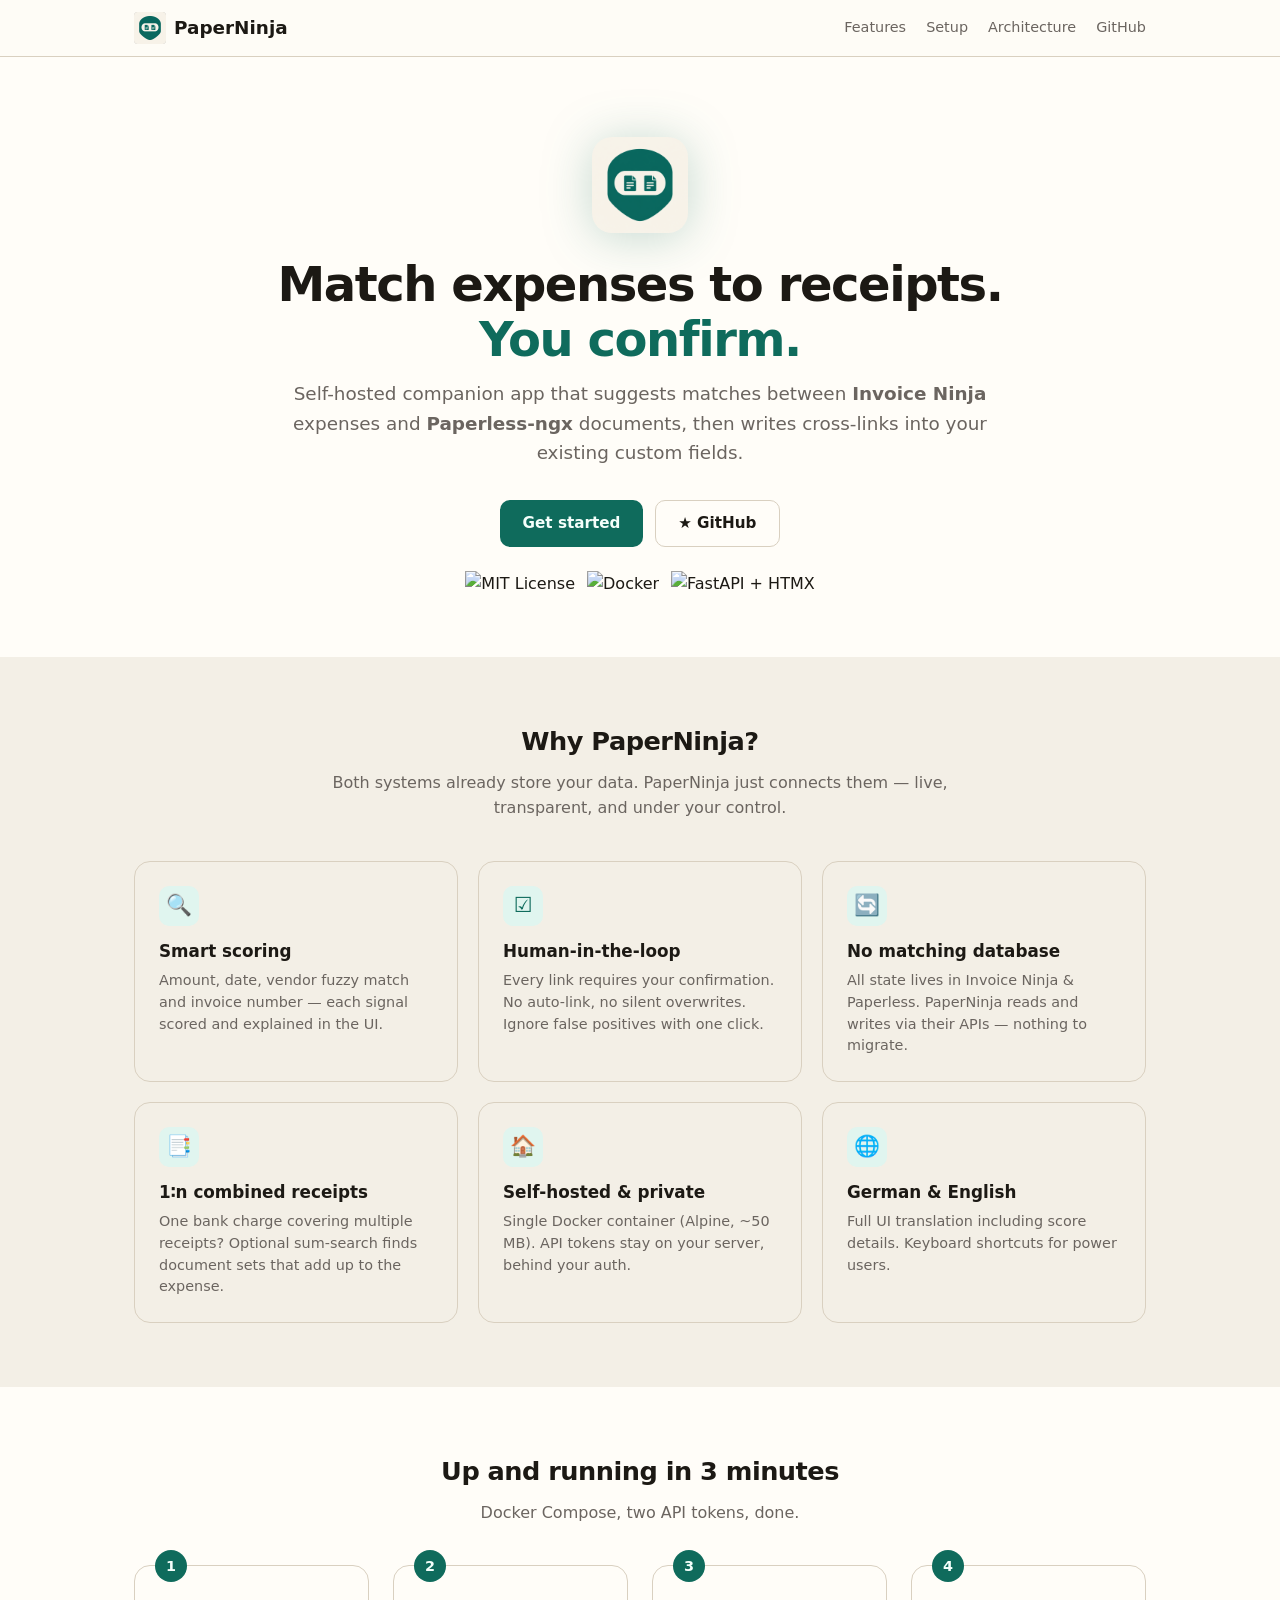
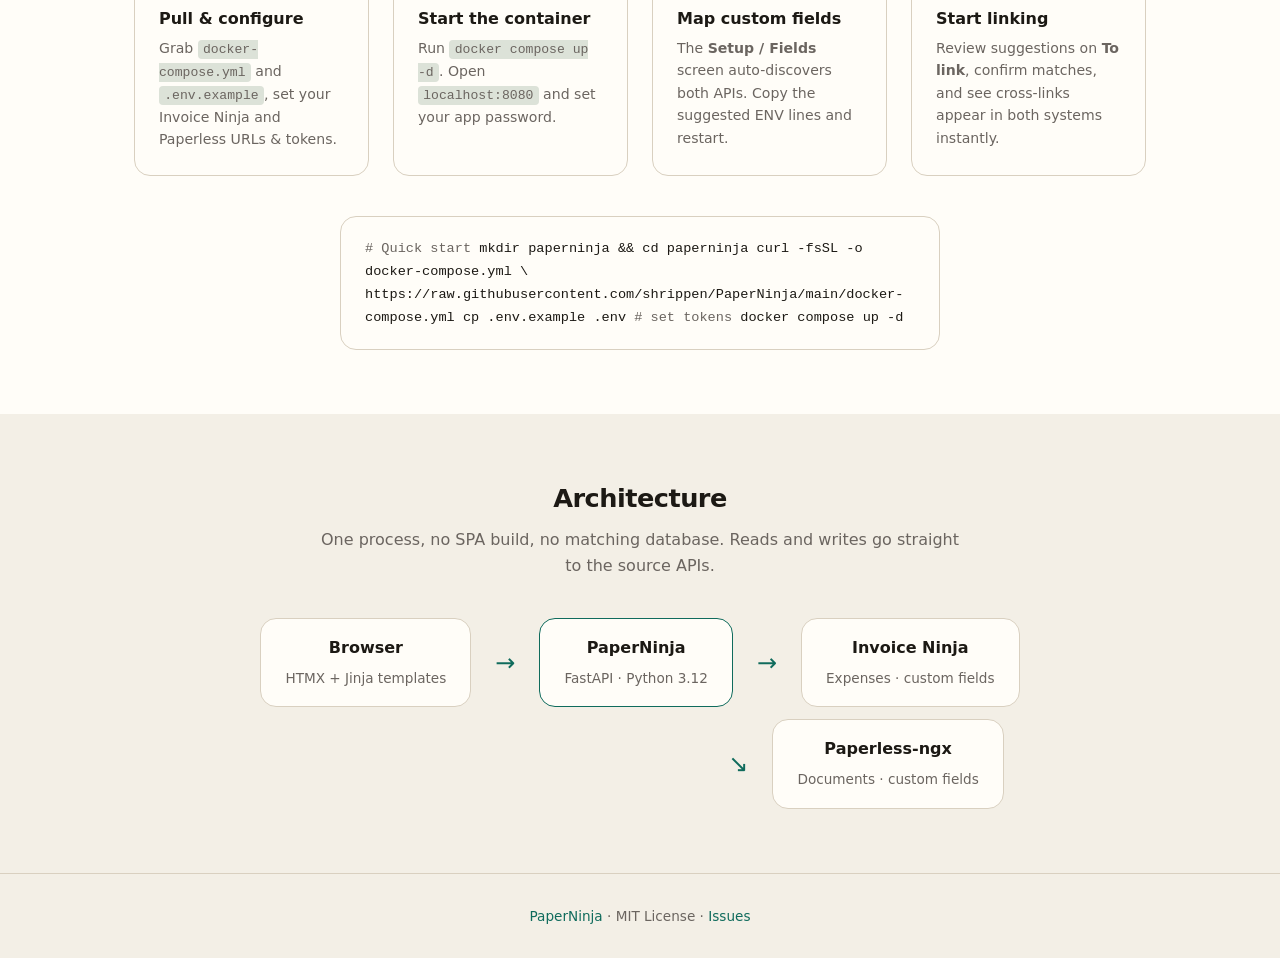
==== docs/index.html @ 2372e6f5 "Add static landing page for GitHub Pages Single-file HTML+CSS page in docs/ with hero, feature cards" ====
<!DOCTYPE html>
<html lang="en">
<head>
<meta charset="utf-8" />
<meta name="viewport" content="width=device-width, initial-scale=1" />
<title>PaperNinja — Match Invoice Ninja expenses with Paperless-ngx documents</title>
<meta name="description" content="Self-hosted companion app that suggests matches between Invoice Ninja expenses and Paperless-ngx documents. Human-in-the-loop, no matching database." />
<meta property="og:title" content="PaperNinja" />
<meta property="og:description" content="Match Invoice Ninja expenses with Paperless-ngx documents." />
<meta property="og:image" content="social.png" />
<meta property="og:type" content="website" />
<link rel="icon" href="logo.png" />
<style>
/* -- tokens ---------------------------------------------------------- */
:root {
  --bg: #f3efe6;
  --ink: #1c1914;
  --muted: #6b6560;
  --card: #fffdf8;
  --line: #d9d0c0;
  --accent: #0f6b5c;
  --accent-soft: #e0f5ef;
  --accent-ink: #f4fffb;
  --font: "IBM Plex Sans", "Inter", "Segoe UI", system-ui, sans-serif;
  --mono: "IBM Plex Mono", ui-monospace, monospace;
  --radius: 16px;
  --max: 1060px;
}
@media (prefers-color-scheme: dark) {
  :root {
    --bg: #171412;
    --ink: #ece6dc;
    --muted: #9a938a;
    --card: #221e1a;
    --line: #3a342c;
    --accent: #2dd4a8;
    --accent-soft: #1a2e28;
    --accent-ink: #0e1f1a;
  }
}

/* -- reset & base ---------------------------------------------------- */
*, *::before, *::after { box-sizing: border-box; margin: 0; padding: 0; }
html { scroll-behavior: smooth; }
body {
  font-family: var(--font);
  color: var(--ink);
  background: var(--bg);
  line-height: 1.6;
  -webkit-font-smoothing: antialiased;
}
a { color: var(--accent); text-decoration: none; }
a:hover { text-decoration: underline; }
img { display: block; max-width: 100%; }

/* -- layout helpers -------------------------------------------------- */
.container { max-width: var(--max); margin: 0 auto; padding: 0 1.5rem; }
.sr-only { position: absolute; width: 1px; height: 1px; overflow: hidden; clip: rect(0,0,0,0); }

/* -- nav ------------------------------------------------------------- */
.nav {
  position: sticky; top: 0; z-index: 20;
  background: color-mix(in srgb, var(--card) 90%, transparent);
  backdrop-filter: blur(12px);
  border-bottom: 1px solid var(--line);
}
.nav .container {
  display: flex; align-items: center; gap: 1rem;
  height: 3.5rem;
}
.nav-brand {
  display: flex; align-items: center; gap: .5rem;
  font-weight: 700; font-size: 1.15rem;
  color: var(--ink); text-decoration: none;
}
.nav-brand img { width: 32px; height: 32px; }
.nav-links { display: flex; gap: 1.25rem; margin-left: auto; font-size: .9rem; }
.nav-links a { color: var(--muted); }
.nav-links a:hover { color: var(--accent); text-decoration: none; }

/* -- hero ------------------------------------------------------------ */
.hero {
  padding: 5rem 0 4rem;
  text-align: center;
  background:
    radial-gradient(ellipse 60% 50% at 50% 0%, color-mix(in srgb, var(--accent) 8%, transparent) 0%, transparent 100%),
    var(--bg);
}
.hero-logo {
  width: 96px; height: 96px;
  margin: 0 auto 1.5rem;
  border-radius: 20px;
  filter: drop-shadow(0 4px 24px color-mix(in srgb, var(--accent) 25%, transparent));
}
.hero h1 {
  font-size: clamp(2rem, 5vw, 3rem);
  letter-spacing: -0.03em;
  line-height: 1.15;
  margin-bottom: .75rem;
}
.hero h1 em {
  font-style: normal;
  color: var(--accent);
}
.hero-sub {
  font-size: 1.15rem;
  color: var(--muted);
  max-width: 38em;
  margin: 0 auto 2rem;
}
.hero-actions {
  display: flex; gap: .75rem;
  justify-content: center; flex-wrap: wrap;
}
.btn {
  display: inline-flex; align-items: center; gap: .4rem;
  padding: .65rem 1.4rem;
  border-radius: 10px;
  font-weight: 600; font-size: .95rem;
  border: 0; cursor: pointer;
  transition: filter .15s;
}
.btn:hover { filter: brightness(1.08); text-decoration: none; }
.btn-primary { background: var(--accent); color: var(--accent-ink); }
.btn-secondary {
  background: var(--card); color: var(--ink);
  border: 1px solid var(--line);
}
.hero-badges {
  display: flex; gap: .75rem;
  justify-content: center; flex-wrap: wrap;
  margin-top: 1.5rem;
}
.hero-badges img { height: 22px; }

/* -- sections -------------------------------------------------------- */
section { padding: 4rem 0; }
section:nth-child(even) { background: var(--card); }
.section-title {
  font-size: 1.6rem;
  text-align: center;
  margin-bottom: .5rem;
  letter-spacing: -0.02em;
}
.section-sub {
  text-align: center;
  color: var(--muted);
  margin-bottom: 2.5rem;
  max-width: 40em;
  margin-left: auto; margin-right: auto;
}

/* -- feature cards --------------------------------------------------- */
.features {
  display: grid;
  grid-template-columns: repeat(auto-fit, minmax(260px, 1fr));
  gap: 1.25rem;
}
.feature {
  background: var(--bg);
  border: 1px solid var(--line);
  border-radius: var(--radius);
  padding: 1.5rem;
  transition: border-color .2s, box-shadow .2s;
}
section:nth-child(even) .feature { background: var(--card); border-color: var(--line); }
.feature:hover {
  border-color: var(--accent);
  box-shadow: 0 2px 16px color-mix(in srgb, var(--accent) 12%, transparent);
}
.feature-icon {
  width: 40px; height: 40px;
  display: flex; align-items: center; justify-content: center;
  background: var(--accent-soft);
  color: var(--accent);
  border-radius: 10px;
  margin-bottom: .75rem;
  font-size: 1.3rem;
}
.feature h3 { font-size: 1.05rem; margin-bottom: .35rem; }
.feature p { font-size: .9rem; color: var(--muted); line-height: 1.5; }

/* -- how-it-works ---------------------------------------------------- */
.steps {
  display: grid;
  grid-template-columns: repeat(auto-fit, minmax(220px, 1fr));
  gap: 1.5rem;
  counter-reset: step;
}
.step {
  position: relative;
  padding: 1.5rem;
  padding-top: 2.5rem;
  background: var(--card);
  border: 1px solid var(--line);
  border-radius: var(--radius);
}
.step::before {
  counter-increment: step;
  content: counter(step);
  position: absolute;
  top: -1rem; left: 1.25rem;
  width: 2rem; height: 2rem;
  display: flex; align-items: center; justify-content: center;
  background: var(--accent);
  color: var(--accent-ink);
  border-radius: 50%;
  font-weight: 700;
  font-size: .9rem;
}
.step h3 { font-size: 1rem; margin-bottom: .3rem; }
.step p { font-size: .88rem; color: var(--muted); }
.step code {
  font-family: var(--mono);
  font-size: .82rem;
  background: color-mix(in srgb, var(--accent) 10%, var(--bg));
  padding: .15em .4em;
  border-radius: 4px;
}

/* -- architecture diagram -------------------------------------------- */
.arch {
  display: flex; align-items: center; justify-content: center;
  gap: 1.5rem;
  flex-wrap: wrap;
  margin-top: 1rem;
}
.arch-box {
  background: var(--card);
  border: 1px solid var(--line);
  border-radius: var(--radius);
  padding: 1rem 1.5rem;
  text-align: center;
  min-width: 180px;
}
.arch-box strong { display: block; margin-bottom: .25rem; }
.arch-box span { font-size: .85rem; color: var(--muted); }
.arch-arrow {
  font-size: 1.5rem;
  color: var(--accent);
  flex-shrink: 0;
}
@media (max-width: 640px) {
  .arch { flex-direction: column; }
  .arch-arrow { transform: rotate(90deg); }
}

/* -- quickstart code ------------------------------------------------- */
.code-block {
  background: var(--card);
  border: 1px solid var(--line);
  border-radius: var(--radius);
  padding: 1.25rem 1.5rem;
  overflow-x: auto;
  font-family: var(--mono);
  font-size: .85rem;
  line-height: 1.7;
  max-width: 600px;
  margin: 0 auto;
  color: var(--ink);
}
.code-block .cm { color: var(--muted); }

/* -- footer ---------------------------------------------------------- */
.footer {
  padding: 2rem 0;
  border-top: 1px solid var(--line);
  text-align: center;
  font-size: .85rem;
  color: var(--muted);
}
.footer a { color: var(--accent); }
</style>
</head>
<body>

<!-- nav -->
<header class="nav">
  <div class="container">
    <a class="nav-brand" href="#">
      <img src="logo.png" alt="" width="32" height="32" />
      PaperNinja
    </a>
    <nav class="nav-links">
      <a href="#features">Features</a>
      <a href="#how-it-works">Setup</a>
      <a href="#architecture">Architecture</a>
      <a href="https://github.com/shrippen/PaperNinja">GitHub</a>
    </nav>
  </div>
</header>

<!-- hero -->
<section class="hero">
  <div class="container">
    <img class="hero-logo" src="logo.png" alt="PaperNinja logo" />
    <h1>Match expenses to receipts.<br/><em>You confirm.</em></h1>
    <p class="hero-sub">
      Self-hosted companion app that suggests matches between
      <strong>Invoice Ninja</strong> expenses and <strong>Paperless-ngx</strong>
      documents, then writes cross-links into your existing custom fields.
    </p>
    <div class="hero-actions">
      <a class="btn btn-primary" href="#how-it-works">Get started</a>
      <a class="btn btn-secondary" href="https://github.com/shrippen/PaperNinja">
        &#9733; GitHub
      </a>
    </div>
    <div class="hero-badges">
      <img src="https://img.shields.io/github/license/shrippen/PaperNinja?style=flat-square" alt="MIT License" />
      <img src="https://img.shields.io/badge/docker-ghcr.io-blue?style=flat-square" alt="Docker" />
      <img src="https://img.shields.io/badge/stack-FastAPI%20%2B%20HTMX-teal?style=flat-square" alt="FastAPI + HTMX" />
    </div>
  </div>
</section>

<!-- features -->
<section id="features">
  <div class="container">
    <h2 class="section-title">Why PaperNinja?</h2>
    <p class="section-sub">
      Both systems already store your data. PaperNinja just connects them &mdash;
      live, transparent, and under your control.
    </p>
    <div class="features">
      <div class="feature">
        <div class="feature-icon">&#128269;</div>
        <h3>Smart scoring</h3>
        <p>Amount, date, vendor fuzzy match and invoice number &mdash; each signal scored and explained in the UI.</p>
      </div>
      <div class="feature">
        <div class="feature-icon">&#9745;</div>
        <h3>Human-in-the-loop</h3>
        <p>Every link requires your confirmation. No auto-link, no silent overwrites. Ignore false positives with one click.</p>
      </div>
      <div class="feature">
        <div class="feature-icon">&#128260;</div>
        <h3>No matching database</h3>
        <p>All state lives in Invoice Ninja &amp; Paperless. PaperNinja reads and writes via their APIs &mdash; nothing to migrate.</p>
      </div>
      <div class="feature">
        <div class="feature-icon">&#128209;</div>
        <h3>1&#8758;n combined receipts</h3>
        <p>One bank charge covering multiple receipts? Optional sum-search finds document sets that add up to the expense.</p>
      </div>
      <div class="feature">
        <div class="feature-icon">&#127968;</div>
        <h3>Self-hosted &amp; private</h3>
        <p>Single Docker container (Alpine, ~50 MB). API tokens stay on your server, behind your auth.</p>
      </div>
      <div class="feature">
        <div class="feature-icon">&#127760;</div>
        <h3>German &amp; English</h3>
        <p>Full UI translation including score details. Keyboard shortcuts for power users.</p>
      </div>
    </div>
  </div>
</section>

<!-- how it works -->
<section id="how-it-works">
  <div class="container">
    <h2 class="section-title">Up and running in 3 minutes</h2>
    <p class="section-sub">Docker Compose, two API tokens, done.</p>
    <div class="steps">
      <div class="step">
        <h3>Pull &amp; configure</h3>
        <p>Grab <code>docker-compose.yml</code> and <code>.env.example</code>, set your Invoice&nbsp;Ninja and Paperless URLs &amp; tokens.</p>
      </div>
      <div class="step">
        <h3>Start the container</h3>
        <p>Run <code>docker compose up -d</code>. Open <code>localhost:8080</code> and set your app password.</p>
      </div>
      <div class="step">
        <h3>Map custom fields</h3>
        <p>The <strong>Setup / Fields</strong> screen auto-discovers both APIs. Copy the suggested ENV lines and restart.</p>
      </div>
      <div class="step">
        <h3>Start linking</h3>
        <p>Review suggestions on <strong>To link</strong>, confirm matches, and see cross-links appear in both systems instantly.</p>
      </div>
    </div>

    <div style="margin-top:2.5rem;">
      <div class="code-block">
<span class="cm"># Quick start</span>
mkdir paperninja && cd paperninja
curl -fsSL -o docker-compose.yml \
  https://raw.githubusercontent.com/shrippen/PaperNinja/main/docker-compose.yml
cp .env.example .env  <span class="cm"># set tokens</span>
docker compose up -d
      </div>
    </div>
  </div>
</section>

<!-- architecture -->
<section id="architecture">
  <div class="container">
    <h2 class="section-title">Architecture</h2>
    <p class="section-sub">
      One process, no SPA build, no matching database. Reads and writes go straight to the source APIs.
    </p>
    <div class="arch">
      <div class="arch-box">
        <strong>Browser</strong>
        <span>HTMX + Jinja templates</span>
      </div>
      <div class="arch-arrow">&rarr;</div>
      <div class="arch-box" style="border-color: var(--accent);">
        <strong>PaperNinja</strong>
        <span>FastAPI &middot; Python 3.12</span>
      </div>
      <div class="arch-arrow">&rarr;</div>
      <div class="arch-box">
        <strong>Invoice Ninja</strong>
        <span>Expenses &middot; custom fields</span>
      </div>
    </div>
    <div class="arch" style="margin-top:.75rem;">
      <div class="arch-box" style="visibility:hidden; min-width:180px;"><strong>&nbsp;</strong><span>&nbsp;</span></div>
      <div class="arch-arrow" style="visibility:hidden;">&rarr;</div>
      <div class="arch-box" style="border-color: var(--accent); visibility:hidden;">
        <strong>&nbsp;</strong><span>&nbsp;</span>
      </div>
      <div class="arch-arrow">&searr;</div>
      <div class="arch-box">
        <strong>Paperless-ngx</strong>
        <span>Documents &middot; custom fields</span>
      </div>
    </div>
  </div>
</section>

<!-- footer -->
<footer class="footer">
  <div class="container">
    <p>
      <a href="https://github.com/shrippen/PaperNinja">PaperNinja</a> &middot;
      MIT License &middot;
      <a href="https://github.com/shrippen/PaperNinja/issues">Issues</a>
    </p>
  </div>
</footer>

</body>
</html>
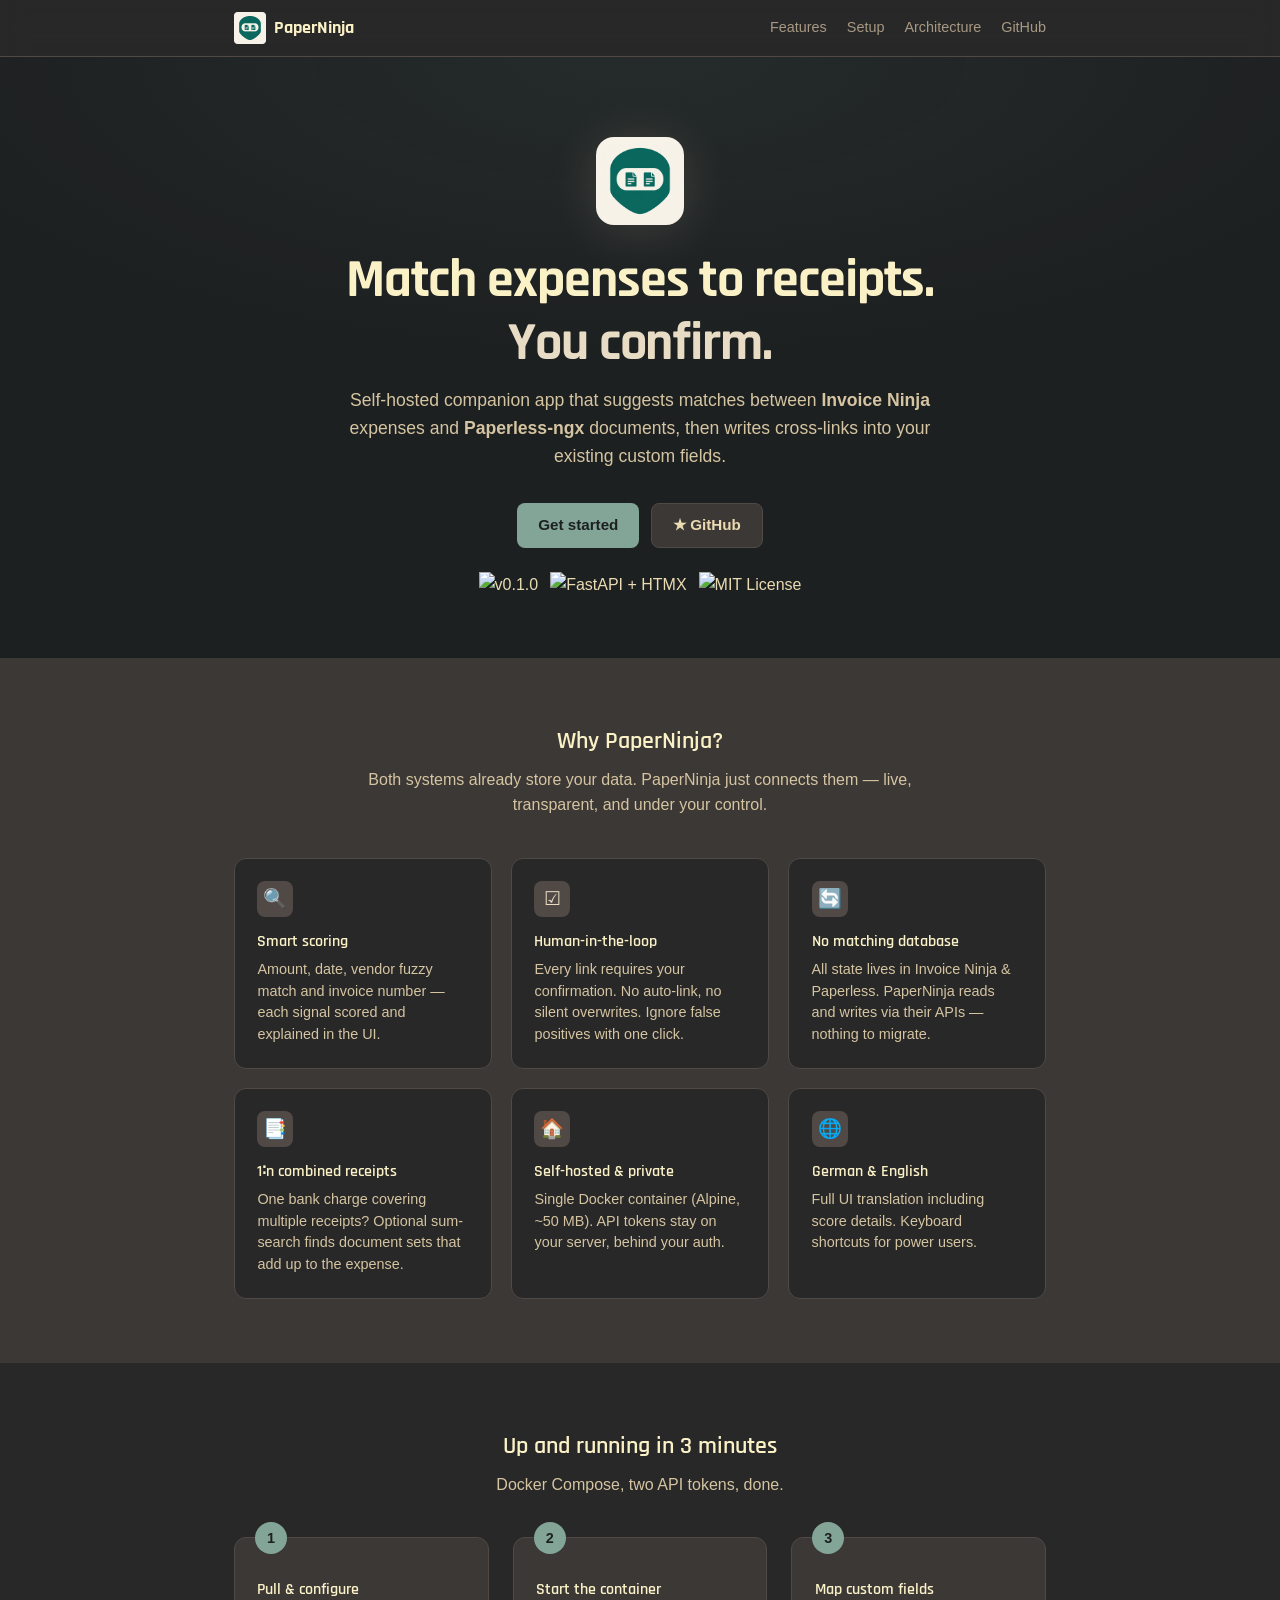
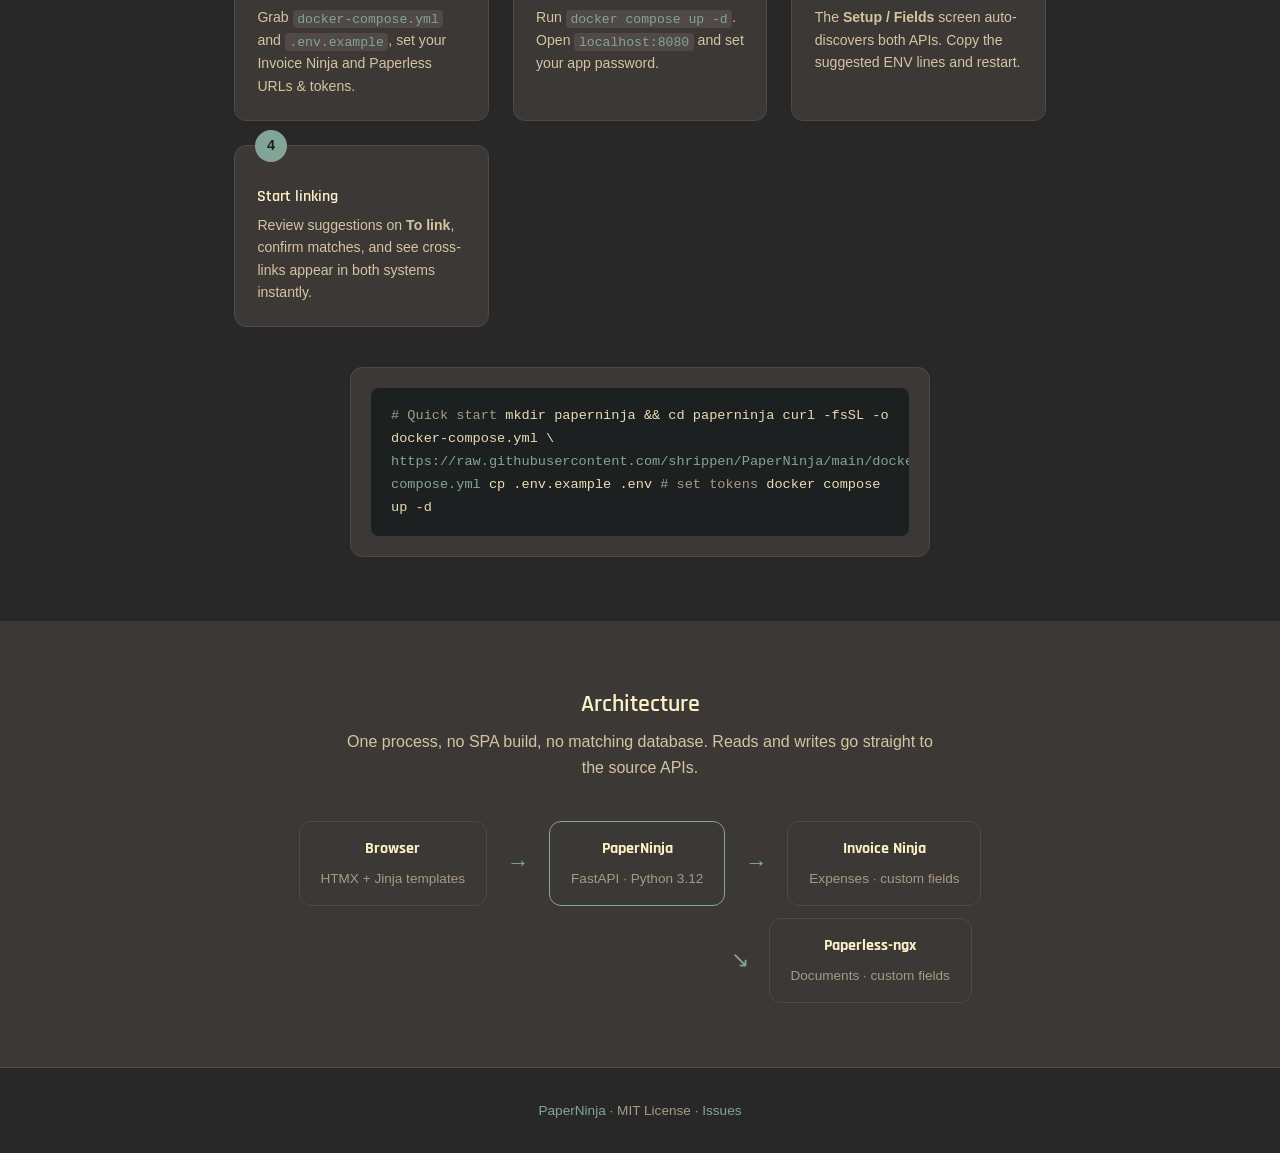
==== commit e59a5c89: "Apply DesignDefault Gruvbox-dark palette to landing page Rewrite docs/index.html to use the shared s" ====
--- a/docs/index.html
+++ b/docs/index.html
@@ -10,59 +10,59 @@
 <meta property="og:image" content="social.png" />
 <meta property="og:type" content="website" />
 <link rel="icon" href="logo.png" />
+<link rel="preconnect" href="https://fonts.googleapis.com" />
+<link rel="preconnect" href="https://fonts.gstatic.com" crossorigin />
+<link href="https://fonts.googleapis.com/css2?family=Rajdhani:wght@600;700&display=swap" rel="stylesheet" />
 <style>
-/* -- tokens ---------------------------------------------------------- */
+/* -- DesignDefault tokens (shrippen/DesignDefault) -------------------- */
 :root {
-  --bg: #f3efe6;
-  --ink: #1c1914;
-  --muted: #6b6560;
-  --card: #fffdf8;
-  --line: #d9d0c0;
-  --accent: #0f6b5c;
-  --accent-soft: #e0f5ef;
-  --accent-ink: #f4fffb;
-  --font: "IBM Plex Sans", "Inter", "Segoe UI", system-ui, sans-serif;
-  --mono: "IBM Plex Mono", ui-monospace, monospace;
-  --radius: 16px;
-  --max: 1060px;
-}
-@media (prefers-color-scheme: dark) {
-  :root {
-    --bg: #171412;
-    --ink: #ece6dc;
-    --muted: #9a938a;
-    --card: #221e1a;
-    --line: #3a342c;
-    --accent: #2dd4a8;
-    --accent-soft: #1a2e28;
-    --accent-ink: #0e1f1a;
-  }
+  --bg-hard:  #1d2021;
+  --bg0:      #282828;
+  --bg1:      #3c3836;
+  --bg2:      #504945;
+  --fg0:      #fbf1c7;
+  --fg1:      #ebdbb2;
+  --fg2:      #d5c4a1;
+  --fg3:      #a89984;
+  --accent:   #e8dcc4;
+  --blue:     #83a598;
+  --aqua:     #8ec07c;
+  --green:    #b8bb26;
+  --yellow:   #fabd2f;
+  --orange:   #fe8019;
+  --red:      #fb4934;
+  --purple:   #d3869b;
+  --radius:   12px;
+  --max-w:    860px;
+  --font-sans: -apple-system, BlinkMacSystemFont, 'Segoe UI', Roboto, Oxygen,
+               Ubuntu, Cantarell, sans-serif;
+  --font-head: 'Rajdhani', var(--font-sans);
+  --font-mono: 'JetBrains Mono', 'Fira Code', 'Cascadia Code', Consolas, monospace;
 }
 
 /* -- reset & base ---------------------------------------------------- */
 *, *::before, *::after { box-sizing: border-box; margin: 0; padding: 0; }
 html { scroll-behavior: smooth; }
 body {
-  font-family: var(--font);
-  color: var(--ink);
-  background: var(--bg);
+  font-family: var(--font-sans);
+  color: var(--fg1);
+  background: var(--bg0);
   line-height: 1.6;
   -webkit-font-smoothing: antialiased;
 }
-a { color: var(--accent); text-decoration: none; }
+a { color: var(--blue); text-decoration: none; }
 a:hover { text-decoration: underline; }
 img { display: block; max-width: 100%; }
 
-/* -- layout helpers -------------------------------------------------- */
-.container { max-width: var(--max); margin: 0 auto; padding: 0 1.5rem; }
-.sr-only { position: absolute; width: 1px; height: 1px; overflow: hidden; clip: rect(0,0,0,0); }
+/* -- layout ---------------------------------------------------------- */
+.container { max-width: var(--max-w); margin: 0 auto; padding: 0 1.5rem; }
 
 /* -- nav ------------------------------------------------------------- */
 .nav {
   position: sticky; top: 0; z-index: 20;
-  background: color-mix(in srgb, var(--card) 90%, transparent);
+  background: rgba(40, 40, 40, .88);
   backdrop-filter: blur(12px);
-  border-bottom: 1px solid var(--line);
+  border-bottom: 1px solid var(--bg2);
 }
 .nav .container {
   display: flex; align-items: center; gap: 1rem;
@@ -70,31 +70,34 @@
 }
 .nav-brand {
   display: flex; align-items: center; gap: .5rem;
-  font-weight: 700; font-size: 1.15rem;
-  color: var(--ink); text-decoration: none;
+  font-family: var(--font-head); font-weight: 700; font-size: 1.15rem;
+  color: var(--fg0); text-decoration: none;
 }
 .nav-brand img { width: 32px; height: 32px; }
 .nav-links { display: flex; gap: 1.25rem; margin-left: auto; font-size: .9rem; }
-.nav-links a { color: var(--muted); }
-.nav-links a:hover { color: var(--accent); text-decoration: none; }
+.nav-links a { color: var(--fg3); }
+.nav-links a:hover { color: var(--blue); text-decoration: none; }
 
 /* -- hero ------------------------------------------------------------ */
 .hero {
   padding: 5rem 0 4rem;
   text-align: center;
   background:
-    radial-gradient(ellipse 60% 50% at 50% 0%, color-mix(in srgb, var(--accent) 8%, transparent) 0%, transparent 100%),
-    var(--bg);
+    radial-gradient(ellipse 60% 50% at 50% 0%, rgba(131,165,152,.08) 0%, transparent 100%),
+    var(--bg-hard);
 }
 .hero-logo {
-  width: 96px; height: 96px;
+  width: 88px; height: 88px;
   margin: 0 auto 1.5rem;
-  border-radius: 20px;
-  filter: drop-shadow(0 4px 24px color-mix(in srgb, var(--accent) 25%, transparent));
+  border-radius: 18px;
+  filter: drop-shadow(0 4px 24px rgba(232,220,196,.15));
 }
 .hero h1 {
-  font-size: clamp(2rem, 5vw, 3rem);
-  letter-spacing: -0.03em;
+  font-family: var(--font-head);
+  font-size: clamp(2.2rem, 5vw, 3.4rem);
+  font-weight: 700;
+  color: var(--fg0);
+  letter-spacing: -0.02em;
   line-height: 1.15;
   margin-bottom: .75rem;
 }
@@ -103,9 +106,9 @@
   color: var(--accent);
 }
 .hero-sub {
-  font-size: 1.15rem;
-  color: var(--muted);
-  max-width: 38em;
+  font-size: 1.1rem;
+  color: var(--fg2);
+  max-width: 36em;
   margin: 0 auto 2rem;
 }
 .hero-actions {
@@ -114,17 +117,17 @@
 }
 .btn {
   display: inline-flex; align-items: center; gap: .4rem;
-  padding: .65rem 1.4rem;
-  border-radius: 10px;
+  padding: .6rem 1.3rem;
+  border-radius: 8px;
   font-weight: 600; font-size: .95rem;
   border: 0; cursor: pointer;
   transition: filter .15s;
 }
-.btn:hover { filter: brightness(1.08); text-decoration: none; }
-.btn-primary { background: var(--accent); color: var(--accent-ink); }
+.btn:hover { filter: brightness(1.1); text-decoration: none; }
+.btn-primary { background: var(--blue); color: var(--bg-hard); }
 .btn-secondary {
-  background: var(--card); color: var(--ink);
-  border: 1px solid var(--line);
+  background: var(--bg1); color: var(--fg1);
+  border: 1px solid var(--bg2);
 }
 .hero-badges {
   display: flex; gap: .75rem;
@@ -135,64 +138,70 @@
 
 /* -- sections -------------------------------------------------------- */
 section { padding: 4rem 0; }
-section:nth-child(even) { background: var(--card); }
+section.alt { background: var(--bg1); }
 .section-title {
-  font-size: 1.6rem;
+  font-family: var(--font-head);
+  font-size: 1.5rem; font-weight: 600;
+  color: var(--fg0);
   text-align: center;
-  margin-bottom: .5rem;
-  letter-spacing: -0.02em;
+  margin-bottom: .4rem;
 }
 .section-sub {
   text-align: center;
-  color: var(--muted);
+  color: var(--fg2);
   margin-bottom: 2.5rem;
-  max-width: 40em;
+  max-width: 38em;
   margin-left: auto; margin-right: auto;
 }
 
 /* -- feature cards --------------------------------------------------- */
 .features {
   display: grid;
-  grid-template-columns: repeat(auto-fit, minmax(260px, 1fr));
-  gap: 1.25rem;
+  grid-template-columns: repeat(auto-fit, minmax(240px, 1fr));
+  gap: 1.2rem;
 }
 .feature {
-  background: var(--bg);
-  border: 1px solid var(--line);
+  background: var(--bg1);
+  border: 1px solid var(--bg2);
   border-radius: var(--radius);
-  padding: 1.5rem;
+  padding: 1.4rem;
   transition: border-color .2s, box-shadow .2s;
 }
-section:nth-child(even) .feature { background: var(--card); border-color: var(--line); }
+section.alt .feature { background: var(--bg0); }
 .feature:hover {
-  border-color: var(--accent);
-  box-shadow: 0 2px 16px color-mix(in srgb, var(--accent) 12%, transparent);
+  border-color: var(--blue);
+  box-shadow: 0 2px 16px rgba(131,165,152,.1);
 }
 .feature-icon {
-  width: 40px; height: 40px;
+  width: 36px; height: 36px;
   display: flex; align-items: center; justify-content: center;
-  background: var(--accent-soft);
+  background: var(--bg2);
   color: var(--accent);
-  border-radius: 10px;
-  margin-bottom: .75rem;
-  font-size: 1.3rem;
-}
-.feature h3 { font-size: 1.05rem; margin-bottom: .35rem; }
-.feature p { font-size: .9rem; color: var(--muted); line-height: 1.5; }
+  border-radius: 8px;
+  margin-bottom: .7rem;
+  font-size: 1.2rem;
+}
+.feature h3 {
+  font-family: var(--font-head);
+  font-size: 1rem; font-weight: 600;
+  color: var(--fg0);
+  margin-bottom: .3rem;
+}
+.feature p { font-size: .9rem; color: var(--fg2); line-height: 1.5; }
 
 /* -- how-it-works ---------------------------------------------------- */
 .steps {
   display: grid;
-  grid-template-columns: repeat(auto-fit, minmax(220px, 1fr));
+  grid-template-columns: repeat(auto-fit, minmax(200px, 1fr));
   gap: 1.5rem;
   counter-reset: step;
 }
 .step {
   position: relative;
-  padding: 1.5rem;
-  padding-top: 2.5rem;
-  background: var(--card);
-  border: 1px solid var(--line);
+  padding: 1.4rem;
+  padding-top: 2.4rem;
+  background: var(--bg1);
+  border: 1px solid var(--bg2);
   border-radius: var(--radius);
 }
 .step::before {
@@ -202,42 +211,74 @@
   top: -1rem; left: 1.25rem;
   width: 2rem; height: 2rem;
   display: flex; align-items: center; justify-content: center;
-  background: var(--accent);
-  color: var(--accent-ink);
+  background: var(--blue);
+  color: var(--bg-hard);
   border-radius: 50%;
   font-weight: 700;
   font-size: .9rem;
 }
-.step h3 { font-size: 1rem; margin-bottom: .3rem; }
-.step p { font-size: .88rem; color: var(--muted); }
+.step h3 {
+  font-family: var(--font-head);
+  font-size: 1rem; font-weight: 600;
+  color: var(--fg0);
+  margin-bottom: .25rem;
+}
+.step p { font-size: .88rem; color: var(--fg2); }
 .step code {
-  font-family: var(--mono);
+  font-family: var(--font-mono);
   font-size: .82rem;
-  background: color-mix(in srgb, var(--accent) 10%, var(--bg));
-  padding: .15em .4em;
+  background: var(--bg2);
+  color: var(--blue);
+  padding: .12em .35em;
   border-radius: 4px;
+}
+
+/* -- install card ---------------------------------------------------- */
+.install-card {
+  background: var(--bg1);
+  border: 1px solid var(--bg2);
+  border-radius: var(--radius);
+  padding: 1.25rem;
+  max-width: 580px;
+  margin: 2.5rem auto 0;
+}
+.install-card .code-inner {
+  background: var(--bg-hard);
+  border-radius: 8px;
+  padding: 1rem 1.25rem;
+  overflow-x: auto;
+  font-family: var(--font-mono);
+  font-size: .85rem;
+  line-height: 1.7;
+  color: var(--fg1);
+}
+.install-card .cm { color: var(--fg3); }
+.install-card .hl { color: var(--blue); }
+@media (max-width: 640px) {
+  .install-card .code-inner { font-size: .75rem; }
 }
 
 /* -- architecture diagram -------------------------------------------- */
 .arch {
   display: flex; align-items: center; justify-content: center;
-  gap: 1.5rem;
+  gap: 1.25rem;
   flex-wrap: wrap;
   margin-top: 1rem;
 }
 .arch-box {
-  background: var(--card);
-  border: 1px solid var(--line);
+  background: var(--bg1);
+  border: 1px solid var(--bg2);
   border-radius: var(--radius);
-  padding: 1rem 1.5rem;
+  padding: .9rem 1.3rem;
   text-align: center;
-  min-width: 180px;
-}
-.arch-box strong { display: block; margin-bottom: .25rem; }
-.arch-box span { font-size: .85rem; color: var(--muted); }
+  min-width: 170px;
+}
+.arch-box.highlight { border-color: var(--blue); }
+.arch-box strong { display: block; color: var(--fg0); margin-bottom: .2rem; font-family: var(--font-head); }
+.arch-box span { font-size: .85rem; color: var(--fg3); }
 .arch-arrow {
-  font-size: 1.5rem;
-  color: var(--accent);
+  font-size: 1.4rem;
+  color: var(--blue);
   flex-shrink: 0;
 }
 @media (max-width: 640px) {
@@ -245,31 +286,15 @@
   .arch-arrow { transform: rotate(90deg); }
 }
 
-/* -- quickstart code ------------------------------------------------- */
-.code-block {
-  background: var(--card);
-  border: 1px solid var(--line);
-  border-radius: var(--radius);
-  padding: 1.25rem 1.5rem;
-  overflow-x: auto;
-  font-family: var(--mono);
-  font-size: .85rem;
-  line-height: 1.7;
-  max-width: 600px;
-  margin: 0 auto;
-  color: var(--ink);
-}
-.code-block .cm { color: var(--muted); }
-
 /* -- footer ---------------------------------------------------------- */
 .footer {
   padding: 2rem 0;
-  border-top: 1px solid var(--line);
+  border-top: 1px solid var(--bg2);
   text-align: center;
   font-size: .85rem;
-  color: var(--muted);
-}
-.footer a { color: var(--accent); }
+  color: var(--fg3);
+}
+.footer a { color: var(--blue); }
 </style>
 </head>
 <body>
@@ -307,15 +332,15 @@
       </a>
     </div>
     <div class="hero-badges">
-      <img src="https://img.shields.io/github/license/shrippen/PaperNinja?style=flat-square" alt="MIT License" />
-      <img src="https://img.shields.io/badge/docker-ghcr.io-blue?style=flat-square" alt="Docker" />
-      <img src="https://img.shields.io/badge/stack-FastAPI%20%2B%20HTMX-teal?style=flat-square" alt="FastAPI + HTMX" />
+      <img src="https://img.shields.io/badge/version-0.1.0-e8dcc4?labelColor=1c1c20&style=flat-square" alt="v0.1.0" />
+      <img src="https://img.shields.io/badge/FastAPI%20%2B%20HTMX-83a598?labelColor=1c1c20&style=flat-square" alt="FastAPI + HTMX" />
+      <img src="https://img.shields.io/badge/license-MIT-a89984?labelColor=1c1c20&style=flat-square" alt="MIT License" />
     </div>
   </div>
 </section>
 
 <!-- features -->
-<section id="features">
+<section id="features" class="alt">
   <div class="container">
     <h2 class="section-title">Why PaperNinja?</h2>
     <p class="section-sub">
@@ -381,12 +406,12 @@
       </div>
     </div>
 
-    <div style="margin-top:2.5rem;">
-      <div class="code-block">
+    <div class="install-card">
+      <div class="code-inner">
 <span class="cm"># Quick start</span>
 mkdir paperninja && cd paperninja
 curl -fsSL -o docker-compose.yml \
-  https://raw.githubusercontent.com/shrippen/PaperNinja/main/docker-compose.yml
+  <span class="hl">https://raw.githubusercontent.com/shrippen/PaperNinja/main/docker-compose.yml</span>
 cp .env.example .env  <span class="cm"># set tokens</span>
 docker compose up -d
       </div>
@@ -395,7 +420,7 @@
 </section>
 
 <!-- architecture -->
-<section id="architecture">
+<section id="architecture" class="alt">
   <div class="container">
     <h2 class="section-title">Architecture</h2>
     <p class="section-sub">
@@ -407,7 +432,7 @@
         <span>HTMX + Jinja templates</span>
       </div>
       <div class="arch-arrow">&rarr;</div>
-      <div class="arch-box" style="border-color: var(--accent);">
+      <div class="arch-box highlight">
         <strong>PaperNinja</strong>
         <span>FastAPI &middot; Python 3.12</span>
       </div>
@@ -418,11 +443,9 @@
       </div>
     </div>
     <div class="arch" style="margin-top:.75rem;">
-      <div class="arch-box" style="visibility:hidden; min-width:180px;"><strong>&nbsp;</strong><span>&nbsp;</span></div>
+      <div class="arch-box" style="visibility:hidden;"><strong>&nbsp;</strong><span>&nbsp;</span></div>
       <div class="arch-arrow" style="visibility:hidden;">&rarr;</div>
-      <div class="arch-box" style="border-color: var(--accent); visibility:hidden;">
-        <strong>&nbsp;</strong><span>&nbsp;</span>
-      </div>
+      <div class="arch-box" style="visibility:hidden;"><strong>&nbsp;</strong><span>&nbsp;</span></div>
       <div class="arch-arrow">&searr;</div>
       <div class="arch-box">
         <strong>Paperless-ngx</strong>
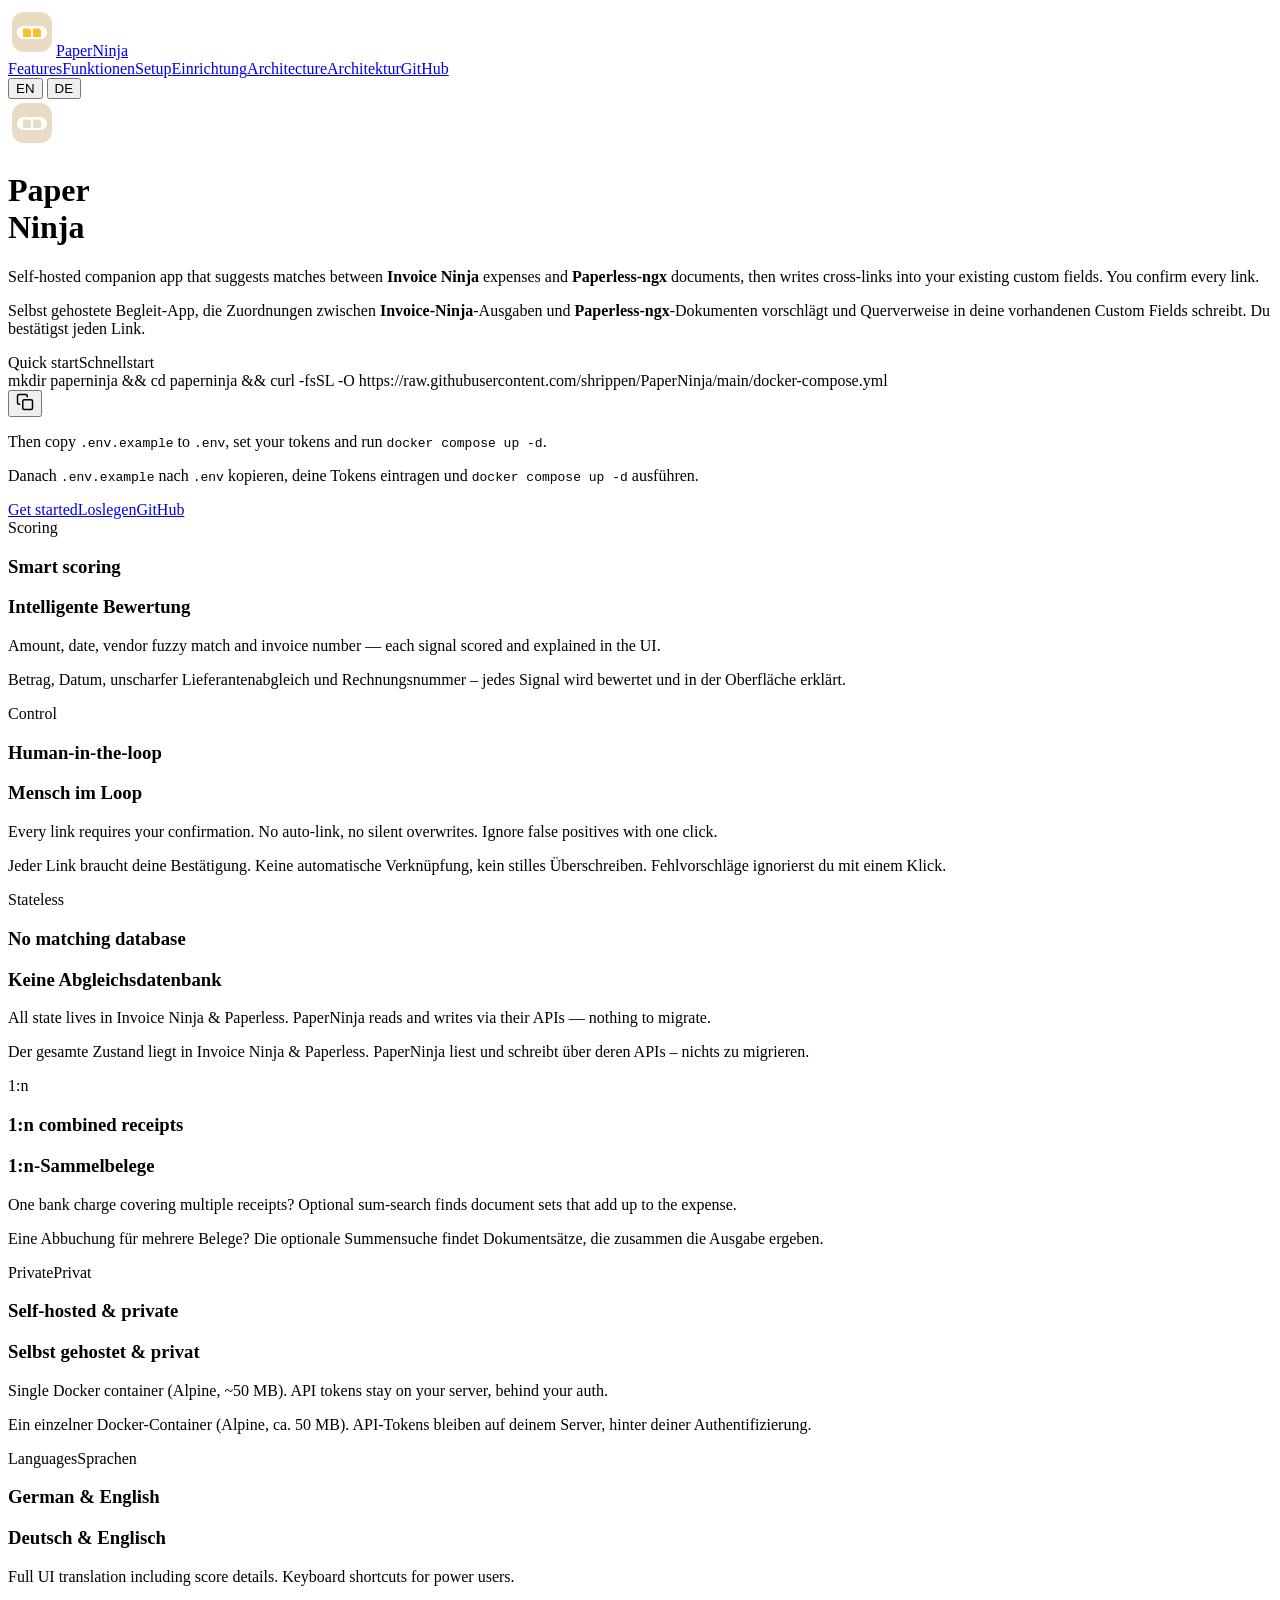
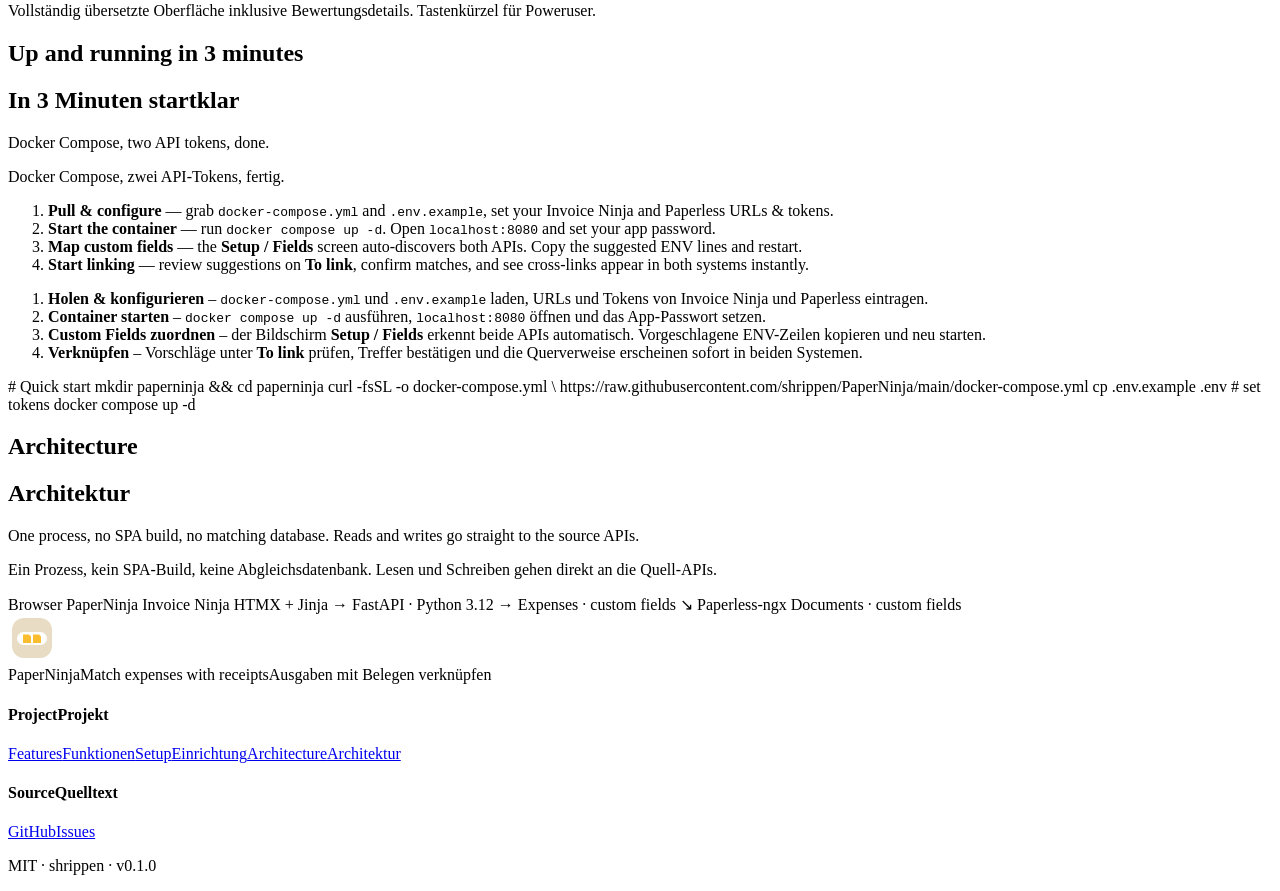
==== commit fe0182d5: "Redesign landing page Rebuild docs/index.html on the shared design system (shrippen/DesignDefault): " ====
--- a/docs/index.html
+++ b/docs/index.html
@@ -1,469 +1,123 @@
 <!DOCTYPE html>
 <html lang="en">
 <head>
-<meta charset="utf-8" />
-<meta name="viewport" content="width=device-width, initial-scale=1" />
+<meta charset="utf-8">
+<meta name="viewport" content="width=device-width,initial-scale=1">
 <title>PaperNinja — Match Invoice Ninja expenses with Paperless-ngx documents</title>
-<meta name="description" content="Self-hosted companion app that suggests matches between Invoice Ninja expenses and Paperless-ngx documents. Human-in-the-loop, no matching database." />
-<meta property="og:title" content="PaperNinja" />
-<meta property="og:description" content="Match Invoice Ninja expenses with Paperless-ngx documents." />
-<meta property="og:image" content="social.png" />
-<meta property="og:type" content="website" />
-<link rel="icon" href="logo.png" />
-<link rel="preconnect" href="https://fonts.googleapis.com" />
-<link rel="preconnect" href="https://fonts.gstatic.com" crossorigin />
-<link href="https://fonts.googleapis.com/css2?family=Rajdhani:wght@600;700&display=swap" rel="stylesheet" />
-<style>
-/* -- DesignDefault tokens (shrippen/DesignDefault) -------------------- */
-:root {
-  --bg-hard:  #1d2021;
-  --bg0:      #282828;
-  --bg1:      #3c3836;
-  --bg2:      #504945;
-  --fg0:      #fbf1c7;
-  --fg1:      #ebdbb2;
-  --fg2:      #d5c4a1;
-  --fg3:      #a89984;
-  --accent:   #e8dcc4;
-  --blue:     #83a598;
-  --aqua:     #8ec07c;
-  --green:    #b8bb26;
-  --yellow:   #fabd2f;
-  --orange:   #fe8019;
-  --red:      #fb4934;
-  --purple:   #d3869b;
-  --radius:   12px;
-  --max-w:    860px;
-  --font-sans: -apple-system, BlinkMacSystemFont, 'Segoe UI', Roboto, Oxygen,
-               Ubuntu, Cantarell, sans-serif;
-  --font-head: 'Rajdhani', var(--font-sans);
-  --font-mono: 'JetBrains Mono', 'Fira Code', 'Cascadia Code', Consolas, monospace;
-}
-
-/* -- reset & base ---------------------------------------------------- */
-*, *::before, *::after { box-sizing: border-box; margin: 0; padding: 0; }
-html { scroll-behavior: smooth; }
-body {
-  font-family: var(--font-sans);
-  color: var(--fg1);
-  background: var(--bg0);
-  line-height: 1.6;
-  -webkit-font-smoothing: antialiased;
-}
-a { color: var(--blue); text-decoration: none; }
-a:hover { text-decoration: underline; }
-img { display: block; max-width: 100%; }
-
-/* -- layout ---------------------------------------------------------- */
-.container { max-width: var(--max-w); margin: 0 auto; padding: 0 1.5rem; }
-
-/* -- nav ------------------------------------------------------------- */
-.nav {
-  position: sticky; top: 0; z-index: 20;
-  background: rgba(40, 40, 40, .88);
-  backdrop-filter: blur(12px);
-  border-bottom: 1px solid var(--bg2);
-}
-.nav .container {
-  display: flex; align-items: center; gap: 1rem;
-  height: 3.5rem;
-}
-.nav-brand {
-  display: flex; align-items: center; gap: .5rem;
-  font-family: var(--font-head); font-weight: 700; font-size: 1.15rem;
-  color: var(--fg0); text-decoration: none;
-}
-.nav-brand img { width: 32px; height: 32px; }
-.nav-links { display: flex; gap: 1.25rem; margin-left: auto; font-size: .9rem; }
-.nav-links a { color: var(--fg3); }
-.nav-links a:hover { color: var(--blue); text-decoration: none; }
-
-/* -- hero ------------------------------------------------------------ */
-.hero {
-  padding: 5rem 0 4rem;
-  text-align: center;
-  background:
-    radial-gradient(ellipse 60% 50% at 50% 0%, rgba(131,165,152,.08) 0%, transparent 100%),
-    var(--bg-hard);
-}
-.hero-logo {
-  width: 88px; height: 88px;
-  margin: 0 auto 1.5rem;
-  border-radius: 18px;
-  filter: drop-shadow(0 4px 24px rgba(232,220,196,.15));
-}
-.hero h1 {
-  font-family: var(--font-head);
-  font-size: clamp(2.2rem, 5vw, 3.4rem);
-  font-weight: 700;
-  color: var(--fg0);
-  letter-spacing: -0.02em;
-  line-height: 1.15;
-  margin-bottom: .75rem;
-}
-.hero h1 em {
-  font-style: normal;
-  color: var(--accent);
-}
-.hero-sub {
-  font-size: 1.1rem;
-  color: var(--fg2);
-  max-width: 36em;
-  margin: 0 auto 2rem;
-}
-.hero-actions {
-  display: flex; gap: .75rem;
-  justify-content: center; flex-wrap: wrap;
-}
-.btn {
-  display: inline-flex; align-items: center; gap: .4rem;
-  padding: .6rem 1.3rem;
-  border-radius: 8px;
-  font-weight: 600; font-size: .95rem;
-  border: 0; cursor: pointer;
-  transition: filter .15s;
-}
-.btn:hover { filter: brightness(1.1); text-decoration: none; }
-.btn-primary { background: var(--blue); color: var(--bg-hard); }
-.btn-secondary {
-  background: var(--bg1); color: var(--fg1);
-  border: 1px solid var(--bg2);
-}
-.hero-badges {
-  display: flex; gap: .75rem;
-  justify-content: center; flex-wrap: wrap;
-  margin-top: 1.5rem;
-}
-.hero-badges img { height: 22px; }
-
-/* -- sections -------------------------------------------------------- */
-section { padding: 4rem 0; }
-section.alt { background: var(--bg1); }
-.section-title {
-  font-family: var(--font-head);
-  font-size: 1.5rem; font-weight: 600;
-  color: var(--fg0);
-  text-align: center;
-  margin-bottom: .4rem;
-}
-.section-sub {
-  text-align: center;
-  color: var(--fg2);
-  margin-bottom: 2.5rem;
-  max-width: 38em;
-  margin-left: auto; margin-right: auto;
-}
-
-/* -- feature cards --------------------------------------------------- */
-.features {
-  display: grid;
-  grid-template-columns: repeat(auto-fit, minmax(240px, 1fr));
-  gap: 1.2rem;
-}
-.feature {
-  background: var(--bg1);
-  border: 1px solid var(--bg2);
-  border-radius: var(--radius);
-  padding: 1.4rem;
-  transition: border-color .2s, box-shadow .2s;
-}
-section.alt .feature { background: var(--bg0); }
-.feature:hover {
-  border-color: var(--blue);
-  box-shadow: 0 2px 16px rgba(131,165,152,.1);
-}
-.feature-icon {
-  width: 36px; height: 36px;
-  display: flex; align-items: center; justify-content: center;
-  background: var(--bg2);
-  color: var(--accent);
-  border-radius: 8px;
-  margin-bottom: .7rem;
-  font-size: 1.2rem;
-}
-.feature h3 {
-  font-family: var(--font-head);
-  font-size: 1rem; font-weight: 600;
-  color: var(--fg0);
-  margin-bottom: .3rem;
-}
-.feature p { font-size: .9rem; color: var(--fg2); line-height: 1.5; }
-
-/* -- how-it-works ---------------------------------------------------- */
-.steps {
-  display: grid;
-  grid-template-columns: repeat(auto-fit, minmax(200px, 1fr));
-  gap: 1.5rem;
-  counter-reset: step;
-}
-.step {
-  position: relative;
-  padding: 1.4rem;
-  padding-top: 2.4rem;
-  background: var(--bg1);
-  border: 1px solid var(--bg2);
-  border-radius: var(--radius);
-}
-.step::before {
-  counter-increment: step;
-  content: counter(step);
-  position: absolute;
-  top: -1rem; left: 1.25rem;
-  width: 2rem; height: 2rem;
-  display: flex; align-items: center; justify-content: center;
-  background: var(--blue);
-  color: var(--bg-hard);
-  border-radius: 50%;
-  font-weight: 700;
-  font-size: .9rem;
-}
-.step h3 {
-  font-family: var(--font-head);
-  font-size: 1rem; font-weight: 600;
-  color: var(--fg0);
-  margin-bottom: .25rem;
-}
-.step p { font-size: .88rem; color: var(--fg2); }
-.step code {
-  font-family: var(--font-mono);
-  font-size: .82rem;
-  background: var(--bg2);
-  color: var(--blue);
-  padding: .12em .35em;
-  border-radius: 4px;
-}
-
-/* -- install card ---------------------------------------------------- */
-.install-card {
-  background: var(--bg1);
-  border: 1px solid var(--bg2);
-  border-radius: var(--radius);
-  padding: 1.25rem;
-  max-width: 580px;
-  margin: 2.5rem auto 0;
-}
-.install-card .code-inner {
-  background: var(--bg-hard);
-  border-radius: 8px;
-  padding: 1rem 1.25rem;
-  overflow-x: auto;
-  font-family: var(--font-mono);
-  font-size: .85rem;
-  line-height: 1.7;
-  color: var(--fg1);
-}
-.install-card .cm { color: var(--fg3); }
-.install-card .hl { color: var(--blue); }
-@media (max-width: 640px) {
-  .install-card .code-inner { font-size: .75rem; }
-}
-
-/* -- architecture diagram -------------------------------------------- */
-.arch {
-  display: flex; align-items: center; justify-content: center;
-  gap: 1.25rem;
-  flex-wrap: wrap;
-  margin-top: 1rem;
-}
-.arch-box {
-  background: var(--bg1);
-  border: 1px solid var(--bg2);
-  border-radius: var(--radius);
-  padding: .9rem 1.3rem;
-  text-align: center;
-  min-width: 170px;
-}
-.arch-box.highlight { border-color: var(--blue); }
-.arch-box strong { display: block; color: var(--fg0); margin-bottom: .2rem; font-family: var(--font-head); }
-.arch-box span { font-size: .85rem; color: var(--fg3); }
-.arch-arrow {
-  font-size: 1.4rem;
-  color: var(--blue);
-  flex-shrink: 0;
-}
-@media (max-width: 640px) {
-  .arch { flex-direction: column; }
-  .arch-arrow { transform: rotate(90deg); }
-}
-
-/* -- footer ---------------------------------------------------------- */
-.footer {
-  padding: 2rem 0;
-  border-top: 1px solid var(--bg2);
-  text-align: center;
-  font-size: .85rem;
-  color: var(--fg3);
-}
-.footer a { color: var(--blue); }
-</style>
+<meta name="description" content="Self-hosted companion app that suggests matches between Invoice Ninja expenses and Paperless-ngx documents. Human-in-the-loop, no matching database.">
+<meta property="og:title" content="PaperNinja — Match Invoice Ninja expenses with Paperless-ngx documents">
+<meta property="og:description" content="Self-hosted companion app that suggests matches between Invoice Ninja expenses and Paperless-ngx documents. Human-in-the-loop, no matching database.">
+<meta property="og:image" content="https://shrippen.github.io/PaperNinja/social-preview.png">
+<meta property="og:image:width" content="1280">
+<meta property="og:image:height" content="640">
+<meta name="twitter:card" content="summary_large_image">
+<meta property="og:url" content="https://shrippen.github.io/PaperNinja/">
+<link rel="icon" href="icon.svg">
+<script defer src="https://um.arianw.de/script.js" data-website-id="056d39ee-6a9d-4b14-9902-5a1ac399df08"></script>
+<link rel="preconnect" href="https://fonts.googleapis.com">
+<link rel="preconnect" href="https://fonts.gstatic.com" crossorigin>
+<link href="https://fonts.googleapis.com/css2?family=Rajdhani:wght@500;600;700&family=JetBrains+Mono:wght@400;500&display=swap" rel="stylesheet">
+<link rel="stylesheet" href="https://shrippen.github.io/DesignDefault/v1/shrippen.css">
+<script src="https://shrippen.github.io/DesignDefault/v1/shrippen.js"></script>
 </head>
 <body>
 
-<!-- nav -->
-<header class="nav">
-  <div class="container">
-    <a class="nav-brand" href="#">
-      <img src="logo.png" alt="" width="32" height="32" />
-      PaperNinja
-    </a>
-    <nav class="nav-links">
-      <a href="#features">Features</a>
-      <a href="#how-it-works">Setup</a>
-      <a href="#architecture">Architecture</a>
-      <a href="https://github.com/shrippen/PaperNinja">GitHub</a>
-    </nav>
+<nav class="nav"><div class="nav-inner">
+  <a class="nav-brand" href="#"><img src="icon.svg" alt="">PaperNinja</a>
+  <div class="nav-links">
+    <a href="#features"><span lang="en">Features</span><span lang="de">Funktionen</span></a><a href="#setup"><span lang="en">Setup</span><span lang="de">Einrichtung</span></a><a href="#architecture"><span lang="en">Architecture</span><span lang="de">Architektur</span></a><a class="nav-hl" href="https://github.com/shrippen/PaperNinja">GitHub</a>
+    <div class="lang" role="group" aria-label="Language">
+      <button type="button" data-lang="en" aria-pressed="true">EN</button>
+      <button type="button" data-lang="de" aria-pressed="false">DE</button>
+    </div>
+  </div>
+</div></nav>
+
+<header class="hero">
+  <img class="hero-wm" src="icon-mono.svg" alt="" aria-hidden="true">
+  <div class="hero-main">
+    <h1 style="--title-size-narrow:clamp(2.5rem,15.4vw,13.1rem)">Paper<br class="split">Ninja</h1>
+    <p class="tagline" lang="en">Self-hosted companion app that suggests matches between <strong>Invoice Ninja</strong> expenses and <strong>Paperless-ngx</strong> documents, then writes cross-links into your existing custom fields. You confirm every link.</p><p class="tagline" lang="de">Selbst gehostete Begleit-App, die Zuordnungen zwischen <strong>Invoice-Ninja</strong>-Ausgaben und <strong>Paperless-ngx</strong>-Dokumenten vorschlägt und Querverweise in deine vorhandenen Custom Fields schreibt. Du bestätigst jeden Link.</p>
+  </div>
+  <div class="hero-side">
+    <div class="install-card">
+      <label><span lang="en">Quick start</span><span lang="de">Schnellstart</span></label><div class="cmd-row"><div class="cmd-box">mkdir paperninja &amp;&amp; cd paperninja &amp;&amp; curl -fsSL -O https://raw.githubusercontent.com/shrippen/PaperNinja/main/docker-compose.yml</div><button class="copy-btn" type="button" title="Copy" aria-label="Copy"><svg viewBox="0 0 24 24" width="18" height="18" fill="none" stroke="currentColor" stroke-width="2" stroke-linecap="round" stroke-linejoin="round"><rect x="9" y="9" width="13" height="13" rx="2"/><path d="M5 15H4a2 2 0 01-2-2V4a2 2 0 012-2h9a2 2 0 012 2v1"/></svg></button></div>
+      <p class="install-note" lang="en">Then copy <code>.env.example</code> to <code>.env</code>, set your tokens and run <code>docker compose up -d</code>.</p><p class="install-note" lang="de">Danach <code>.env.example</code> nach <code>.env</code> kopieren, deine Tokens eintragen und <code>docker compose up -d</code> ausführen.</p>
+      <div class="install-links"><a class="btn btn-primary" href="#setup"><span lang="en">Get started</span><span lang="de">Loslegen</span></a><a class="btn btn-ghost" href="https://github.com/shrippen/PaperNinja">GitHub</a></div>
+    </div>
+    
   </div>
 </header>
 
-<!-- hero -->
-<section class="hero">
-  <div class="container">
-    <img class="hero-logo" src="logo.png" alt="PaperNinja logo" />
-    <h1>Match expenses to receipts.<br/><em>You confirm.</em></h1>
-    <p class="hero-sub">
-      Self-hosted companion app that suggests matches between
-      <strong>Invoice Ninja</strong> expenses and <strong>Paperless-ngx</strong>
-      documents, then writes cross-links into your existing custom fields.
-    </p>
-    <div class="hero-actions">
-      <a class="btn btn-primary" href="#how-it-works">Get started</a>
-      <a class="btn btn-secondary" href="https://github.com/shrippen/PaperNinja">
-        &#9733; GitHub
-      </a>
-    </div>
-    <div class="hero-badges">
-      <img src="https://img.shields.io/badge/version-0.1.0-e8dcc4?labelColor=1c1c20&style=flat-square" alt="v0.1.0" />
-      <img src="https://img.shields.io/badge/FastAPI%20%2B%20HTMX-83a598?labelColor=1c1c20&style=flat-square" alt="FastAPI + HTMX" />
-      <img src="https://img.shields.io/badge/license-MIT-a89984?labelColor=1c1c20&style=flat-square" alt="MIT License" />
-    </div>
+<main>
+
+
+<section class="features" id="features">
+  <div class="feat" data-tier="red">
+    <span class="feat-tag">Scoring</span>
+    <h3 lang="en">Smart scoring</h3><h3 lang="de">Intelligente Bewertung</h3>
+    <p lang="en">Amount, date, vendor fuzzy match and invoice number — each signal scored and explained in the UI.</p><p lang="de">Betrag, Datum, unscharfer Lieferantenabgleich und Rechnungsnummer – jedes Signal wird bewertet und in der Oberfläche erklärt.</p>
+  </div>
+  <div class="feat" data-tier="yellow">
+    <span class="feat-tag">Control</span>
+    <h3 lang="en">Human-in-the-loop</h3><h3 lang="de">Mensch im Loop</h3>
+    <p lang="en">Every link requires your confirmation. No auto-link, no silent overwrites. Ignore false positives with one click.</p><p lang="de">Jeder Link braucht deine Bestätigung. Keine automatische Verknüpfung, kein stilles Überschreiben. Fehlvorschläge ignorierst du mit einem Klick.</p>
+  </div>
+  <div class="feat" data-tier="blue">
+    <span class="feat-tag">Stateless</span>
+    <h3 lang="en">No matching database</h3><h3 lang="de">Keine Abgleichsdatenbank</h3>
+    <p lang="en">All state lives in Invoice Ninja &amp; Paperless. PaperNinja reads and writes via their APIs — nothing to migrate.</p><p lang="de">Der gesamte Zustand liegt in Invoice Ninja &amp; Paperless. PaperNinja liest und schreibt über deren APIs – nichts zu migrieren.</p>
+  </div>
+  <div class="feat" data-tier="red">
+    <span class="feat-tag">1:n</span>
+    <h3 lang="en">1:n combined receipts</h3><h3 lang="de">1:n-Sammelbelege</h3>
+    <p lang="en">One bank charge covering multiple receipts? Optional sum-search finds document sets that add up to the expense.</p><p lang="de">Eine Abbuchung für mehrere Belege? Die optionale Summensuche findet Dokumentsätze, die zusammen die Ausgabe ergeben.</p>
+  </div>
+  <div class="feat" data-tier="yellow">
+    <span class="feat-tag"><span lang="en">Private</span><span lang="de">Privat</span></span>
+    <h3 lang="en">Self-hosted &amp; private</h3><h3 lang="de">Selbst gehostet &amp; privat</h3>
+    <p lang="en">Single Docker container (Alpine, ~50 MB). API tokens stay on your server, behind your auth.</p><p lang="de">Ein einzelner Docker-Container (Alpine, ca. 50 MB). API-Tokens bleiben auf deinem Server, hinter deiner Authentifizierung.</p>
+  </div>
+  <div class="feat" data-tier="blue">
+    <span class="feat-tag"><span lang="en">Languages</span><span lang="de">Sprachen</span></span>
+    <h3 lang="en">German &amp; English</h3><h3 lang="de">Deutsch &amp; Englisch</h3>
+    <p lang="en">Full UI translation including score details. Keyboard shortcuts for power users.</p><p lang="de">Vollständig übersetzte Oberfläche inklusive Bewertungsdetails. Tastenkürzel für Poweruser.</p>
   </div>
 </section>
+<section class="section" id="setup">
+  <h2 lang="en">Up and running in 3 minutes</h2><h2 lang="de">In 3 Minuten startklar</h2>
+  <p lang="en">Docker Compose, two API tokens, done.</p><p lang="de">Docker Compose, zwei API-Tokens, fertig.</p>
+  <ol class="steps" lang="en"><li><strong>Pull &amp; configure</strong> — grab <code>docker-compose.yml</code> and <code>.env.example</code>, set your Invoice Ninja and Paperless URLs &amp; tokens.</li><li><strong>Start the container</strong> — run <code>docker compose up -d</code>. Open <code>localhost:8080</code> and set your app password.</li><li><strong>Map custom fields</strong> — the <strong>Setup / Fields</strong> screen auto-discovers both APIs. Copy the suggested ENV lines and restart.</li><li><strong>Start linking</strong> — review suggestions on <strong>To link</strong>, confirm matches, and see cross-links appear in both systems instantly.</li></ol><ol class="steps" lang="de"><li><strong>Holen &amp; konfigurieren</strong> – <code>docker-compose.yml</code> und <code>.env.example</code> laden, URLs und Tokens von Invoice Ninja und Paperless eintragen.</li><li><strong>Container starten</strong> – <code>docker compose up -d</code> ausführen, <code>localhost:8080</code> öffnen und das App-Passwort setzen.</li><li><strong>Custom Fields zuordnen</strong> – der Bildschirm <strong>Setup / Fields</strong> erkennt beide APIs automatisch. Vorgeschlagene ENV-Zeilen kopieren und neu starten.</li><li><strong>Verknüpfen</strong> – Vorschläge unter <strong>To link</strong> prüfen, Treffer bestätigen und die Querverweise erscheinen sofort in beiden Systemen.</li></ol>
+  <div class="codeblock"><span class="c"># Quick start</span>
+mkdir paperninja &amp;&amp; cd paperninja
+curl -fsSL -o docker-compose.yml \
+  https://raw.githubusercontent.com/shrippen/PaperNinja/main/docker-compose.yml
+cp .env.example .env  <span class="c"># set tokens</span>
+docker compose up -d</div>
+</section>
+<section class="section" id="architecture">
+  <h2 lang="en">Architecture</h2><h2 lang="de">Architektur</h2>
+  <p lang="en">One process, no SPA build, no matching database. Reads and writes go straight to the source APIs.</p><p lang="de">Ein Prozess, kein SPA-Build, keine Abgleichsdatenbank. Lesen und Schreiben gehen direkt an die Quell-APIs.</p>
+  <div class="codeblock">Browser                 PaperNinja                 Invoice Ninja
+HTMX + Jinja      →     FastAPI · Python 3.12  →   Expenses · custom fields
+                                    ↘
+                                     Paperless-ngx
+                                     Documents · custom fields</div>
+</section>
+</main>
 
-<!-- features -->
-<section id="features" class="alt">
-  <div class="container">
-    <h2 class="section-title">Why PaperNinja?</h2>
-    <p class="section-sub">
-      Both systems already store your data. PaperNinja just connects them &mdash;
-      live, transparent, and under your control.
-    </p>
-    <div class="features">
-      <div class="feature">
-        <div class="feature-icon">&#128269;</div>
-        <h3>Smart scoring</h3>
-        <p>Amount, date, vendor fuzzy match and invoice number &mdash; each signal scored and explained in the UI.</p>
-      </div>
-      <div class="feature">
-        <div class="feature-icon">&#9745;</div>
-        <h3>Human-in-the-loop</h3>
-        <p>Every link requires your confirmation. No auto-link, no silent overwrites. Ignore false positives with one click.</p>
-      </div>
-      <div class="feature">
-        <div class="feature-icon">&#128260;</div>
-        <h3>No matching database</h3>
-        <p>All state lives in Invoice Ninja &amp; Paperless. PaperNinja reads and writes via their APIs &mdash; nothing to migrate.</p>
-      </div>
-      <div class="feature">
-        <div class="feature-icon">&#128209;</div>
-        <h3>1&#8758;n combined receipts</h3>
-        <p>One bank charge covering multiple receipts? Optional sum-search finds document sets that add up to the expense.</p>
-      </div>
-      <div class="feature">
-        <div class="feature-icon">&#127968;</div>
-        <h3>Self-hosted &amp; private</h3>
-        <p>Single Docker container (Alpine, ~50 MB). API tokens stay on your server, behind your auth.</p>
-      </div>
-      <div class="feature">
-        <div class="feature-icon">&#127760;</div>
-        <h3>German &amp; English</h3>
-        <p>Full UI translation including score details. Keyboard shortcuts for power users.</p>
-      </div>
+<footer class="foot">
+  <div class="foot-inner">
+    <div class="foot-brand">
+      <img src="icon.svg" alt="">
+      <div><span class="foot-name">PaperNinja</span><span class="foot-tag"><span lang="en">Match expenses with receipts</span><span lang="de">Ausgaben mit Belegen verknüpfen</span></span></div>
     </div>
+    <nav class="foot-cols" aria-label="Footer">
+      <div><h4><span lang="en">Project</span><span lang="de">Projekt</span></h4><a href="#features"><span lang="en">Features</span><span lang="de">Funktionen</span></a><a href="#setup"><span lang="en">Setup</span><span lang="de">Einrichtung</span></a><a href="#architecture"><span lang="en">Architecture</span><span lang="de">Architektur</span></a></div>
+      <div><h4><span lang="en">Source</span><span lang="de">Quelltext</span></h4><a href="https://github.com/shrippen/PaperNinja">GitHub</a><a href="https://github.com/shrippen/PaperNinja/issues">Issues</a></div>
+    </nav>
   </div>
-</section>
-
-<!-- how it works -->
-<section id="how-it-works">
-  <div class="container">
-    <h2 class="section-title">Up and running in 3 minutes</h2>
-    <p class="section-sub">Docker Compose, two API tokens, done.</p>
-    <div class="steps">
-      <div class="step">
-        <h3>Pull &amp; configure</h3>
-        <p>Grab <code>docker-compose.yml</code> and <code>.env.example</code>, set your Invoice&nbsp;Ninja and Paperless URLs &amp; tokens.</p>
-      </div>
-      <div class="step">
-        <h3>Start the container</h3>
-        <p>Run <code>docker compose up -d</code>. Open <code>localhost:8080</code> and set your app password.</p>
-      </div>
-      <div class="step">
-        <h3>Map custom fields</h3>
-        <p>The <strong>Setup / Fields</strong> screen auto-discovers both APIs. Copy the suggested ENV lines and restart.</p>
-      </div>
-      <div class="step">
-        <h3>Start linking</h3>
-        <p>Review suggestions on <strong>To link</strong>, confirm matches, and see cross-links appear in both systems instantly.</p>
-      </div>
-    </div>
-
-    <div class="install-card">
-      <div class="code-inner">
-<span class="cm"># Quick start</span>
-mkdir paperninja && cd paperninja
-curl -fsSL -o docker-compose.yml \
-  <span class="hl">https://raw.githubusercontent.com/shrippen/PaperNinja/main/docker-compose.yml</span>
-cp .env.example .env  <span class="cm"># set tokens</span>
-docker compose up -d
-      </div>
-    </div>
-  </div>
-</section>
-
-<!-- architecture -->
-<section id="architecture" class="alt">
-  <div class="container">
-    <h2 class="section-title">Architecture</h2>
-    <p class="section-sub">
-      One process, no SPA build, no matching database. Reads and writes go straight to the source APIs.
-    </p>
-    <div class="arch">
-      <div class="arch-box">
-        <strong>Browser</strong>
-        <span>HTMX + Jinja templates</span>
-      </div>
-      <div class="arch-arrow">&rarr;</div>
-      <div class="arch-box highlight">
-        <strong>PaperNinja</strong>
-        <span>FastAPI &middot; Python 3.12</span>
-      </div>
-      <div class="arch-arrow">&rarr;</div>
-      <div class="arch-box">
-        <strong>Invoice Ninja</strong>
-        <span>Expenses &middot; custom fields</span>
-      </div>
-    </div>
-    <div class="arch" style="margin-top:.75rem;">
-      <div class="arch-box" style="visibility:hidden;"><strong>&nbsp;</strong><span>&nbsp;</span></div>
-      <div class="arch-arrow" style="visibility:hidden;">&rarr;</div>
-      <div class="arch-box" style="visibility:hidden;"><strong>&nbsp;</strong><span>&nbsp;</span></div>
-      <div class="arch-arrow">&searr;</div>
-      <div class="arch-box">
-        <strong>Paperless-ngx</strong>
-        <span>Documents &middot; custom fields</span>
-      </div>
-    </div>
-  </div>
-</section>
-
-<!-- footer -->
-<footer class="footer">
-  <div class="container">
-    <p>
-      <a href="https://github.com/shrippen/PaperNinja">PaperNinja</a> &middot;
-      MIT License &middot;
-      <a href="https://github.com/shrippen/PaperNinja/issues">Issues</a>
-    </p>
-  </div>
+  <div class="foot-meta"><p>MIT · shrippen · v0.1.0</p></div>
 </footer>
 
 </body>
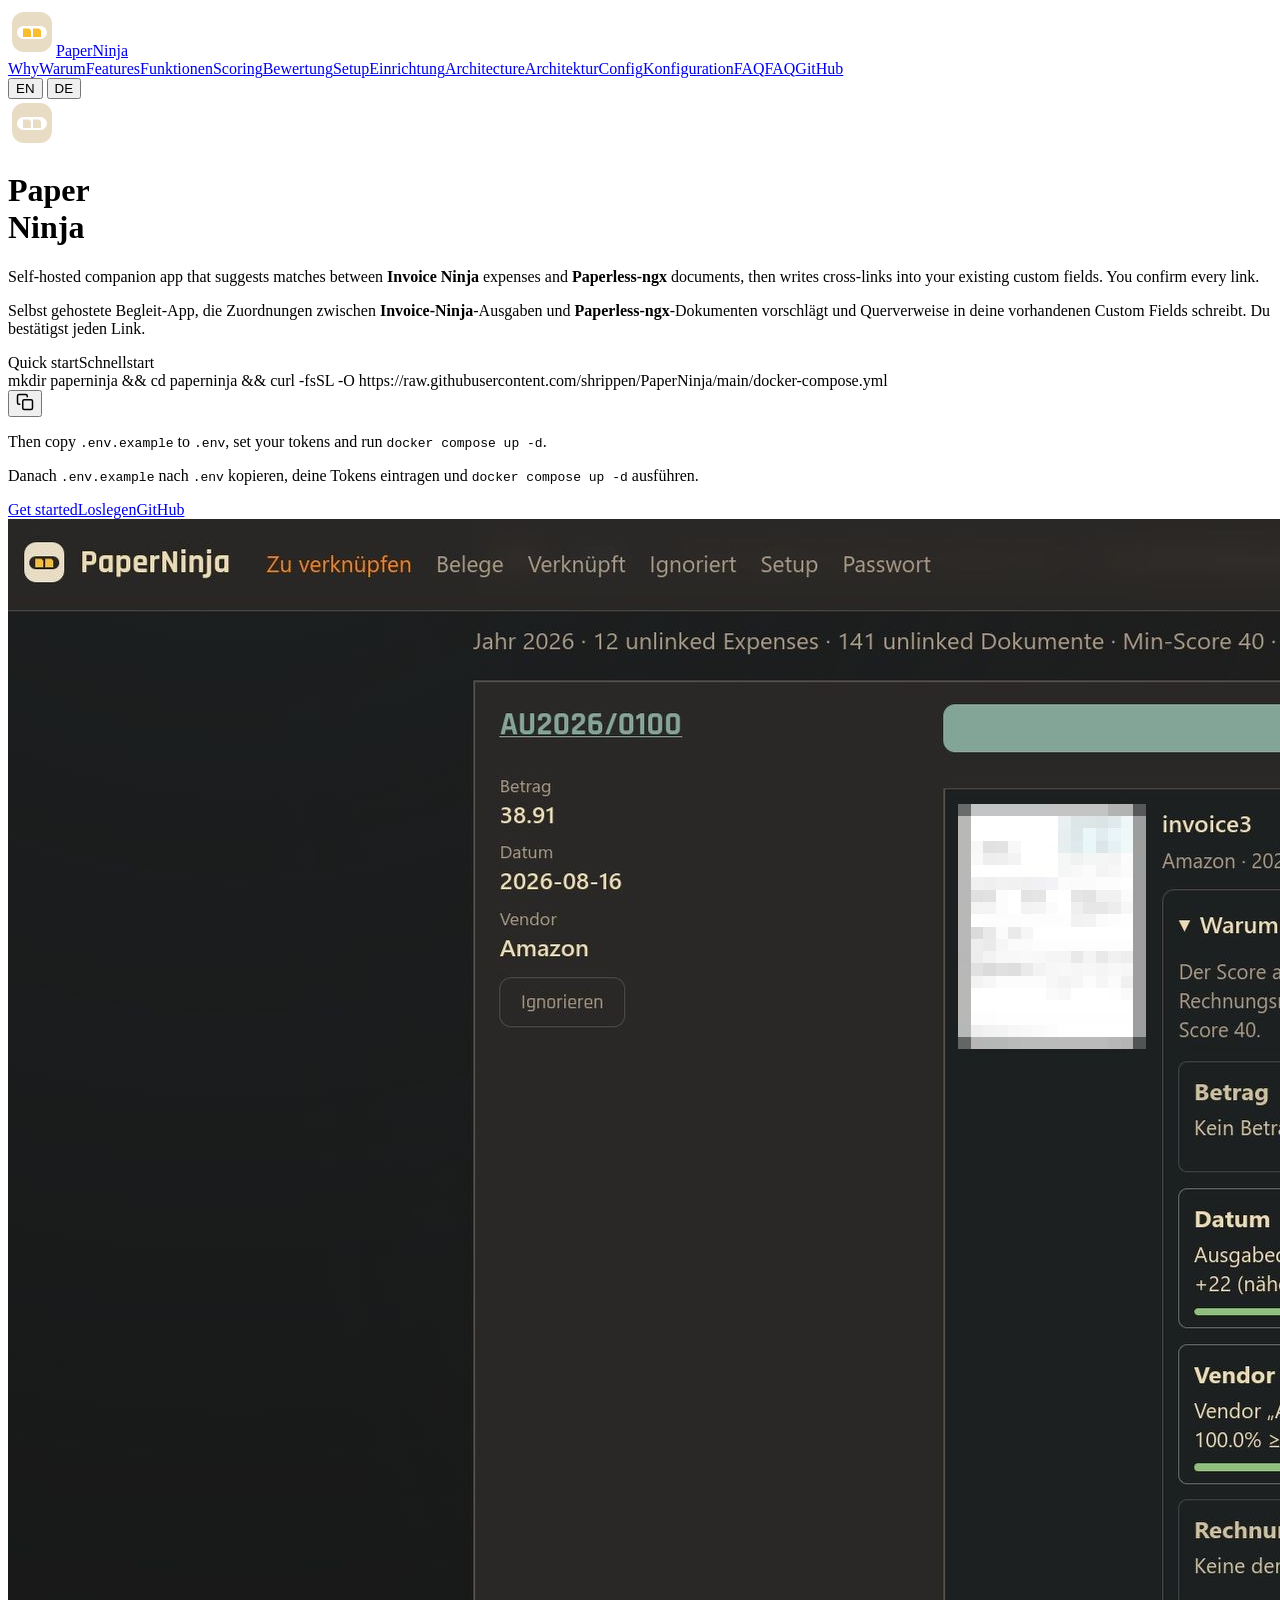
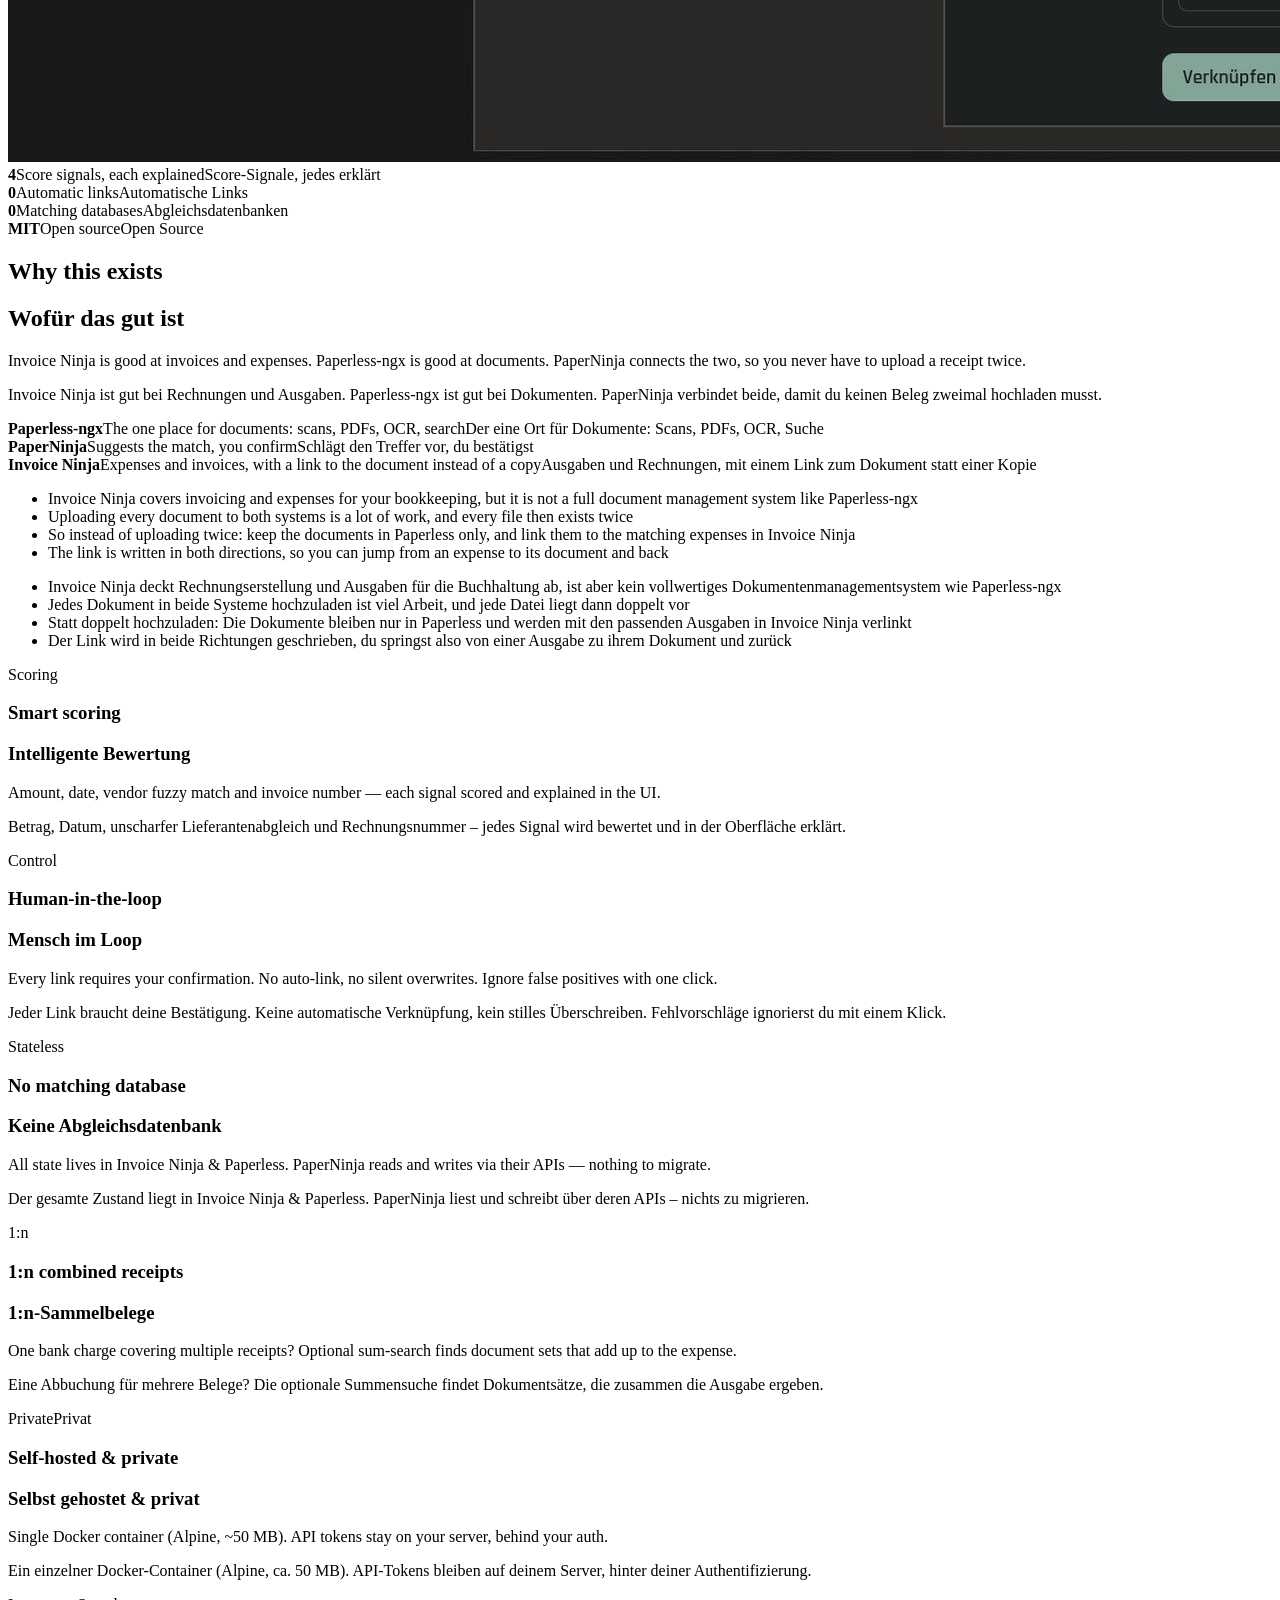
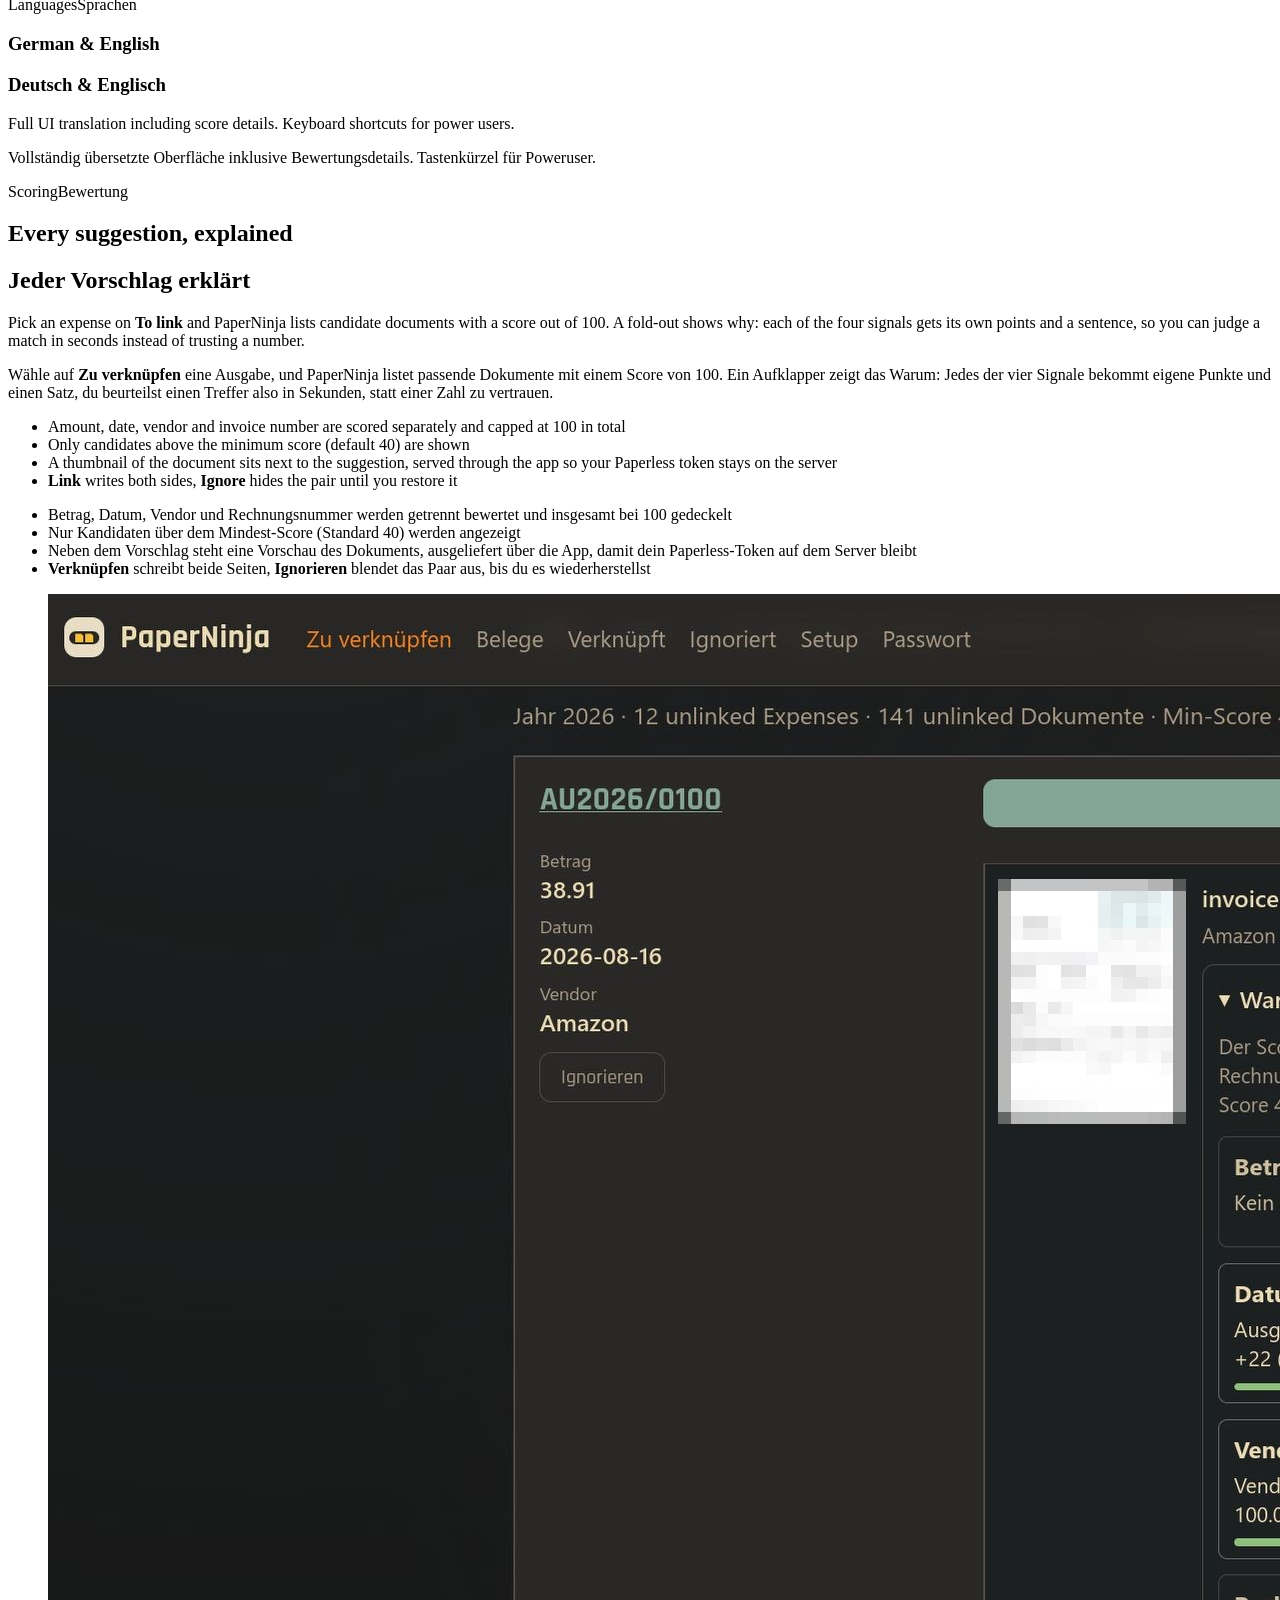
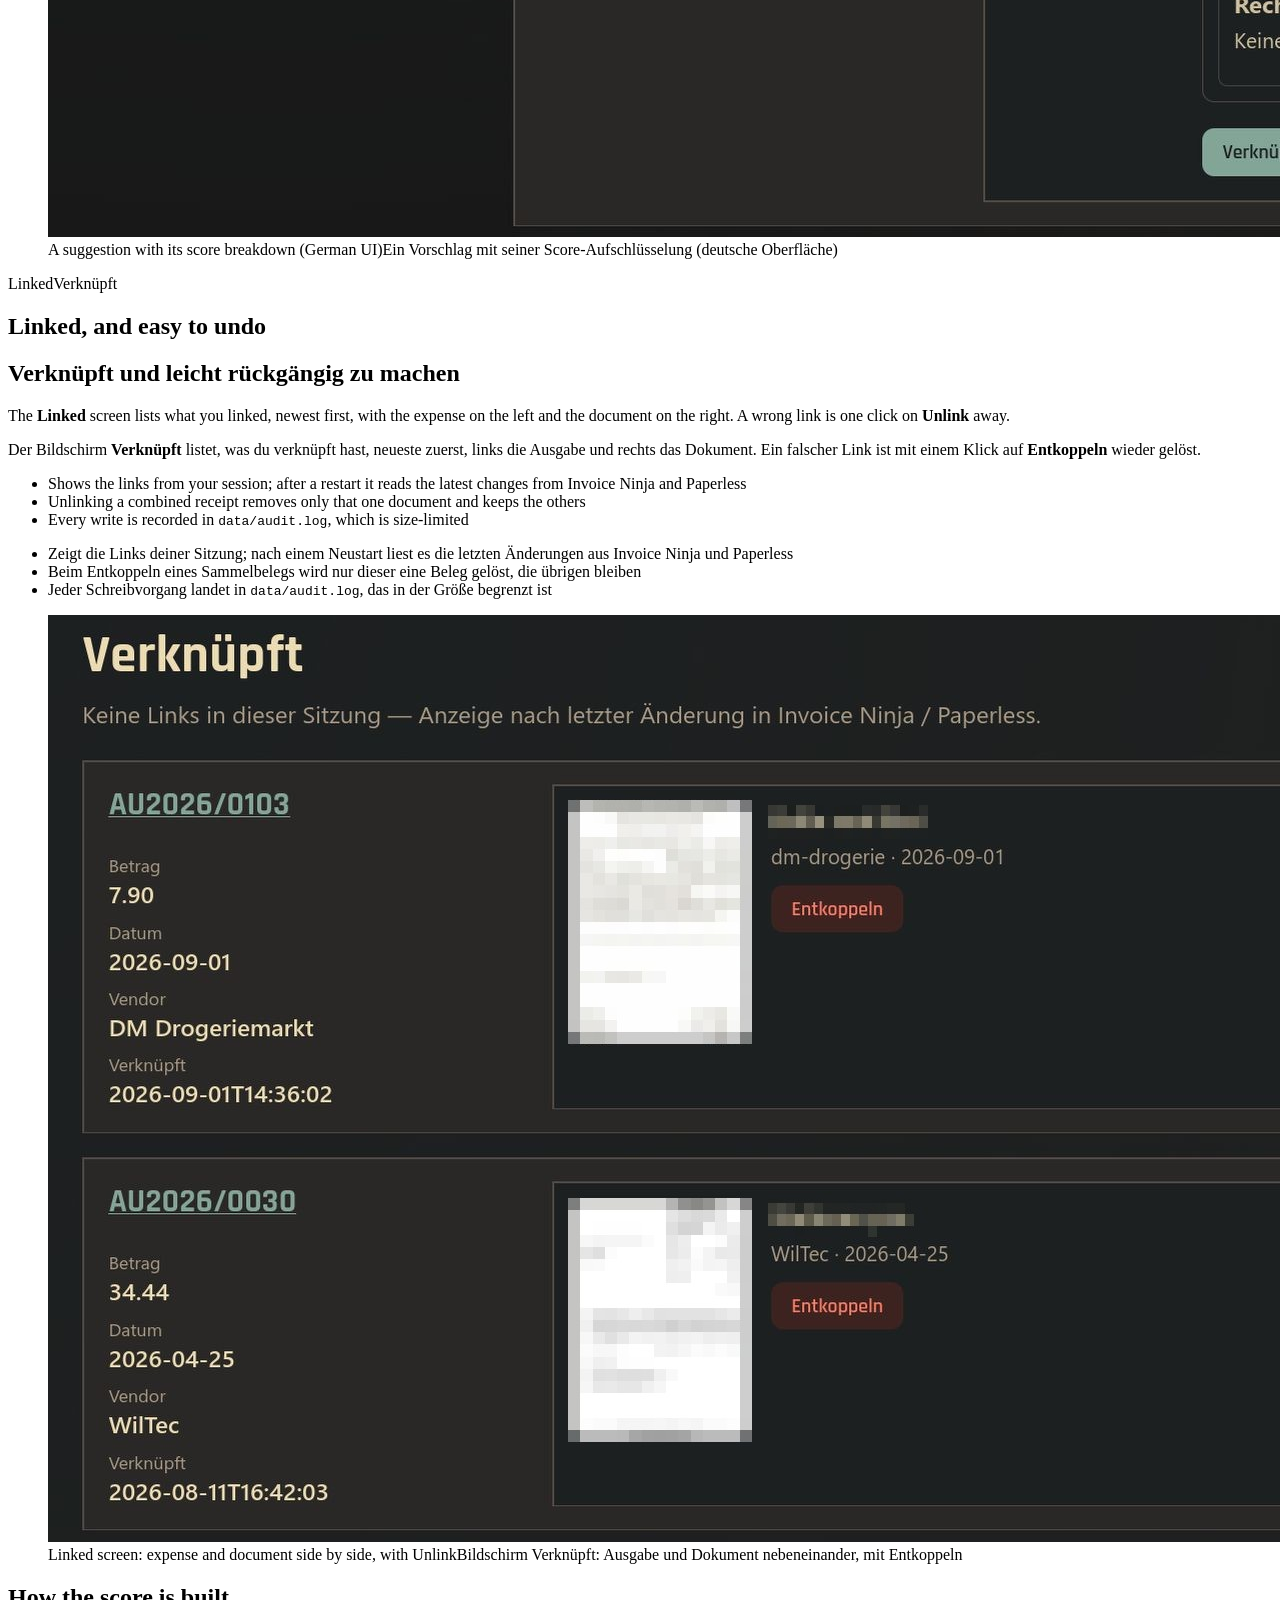
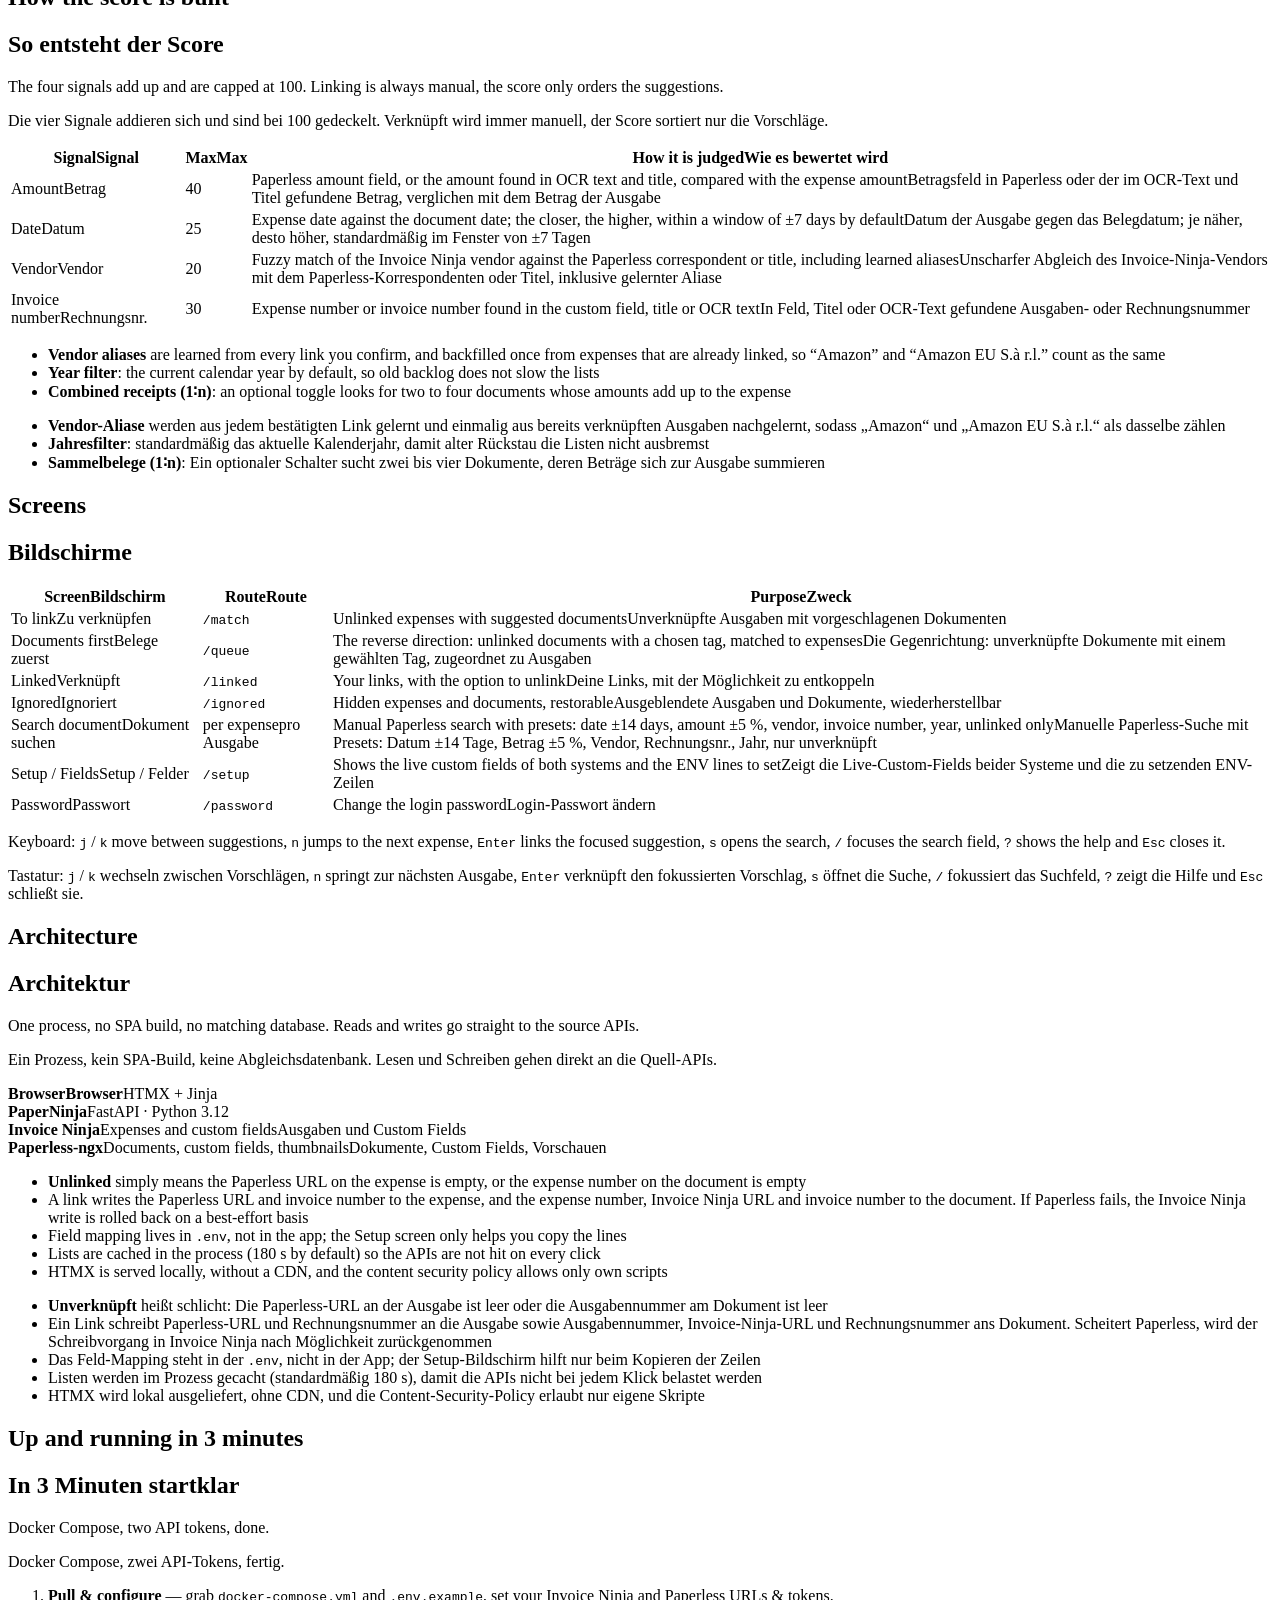
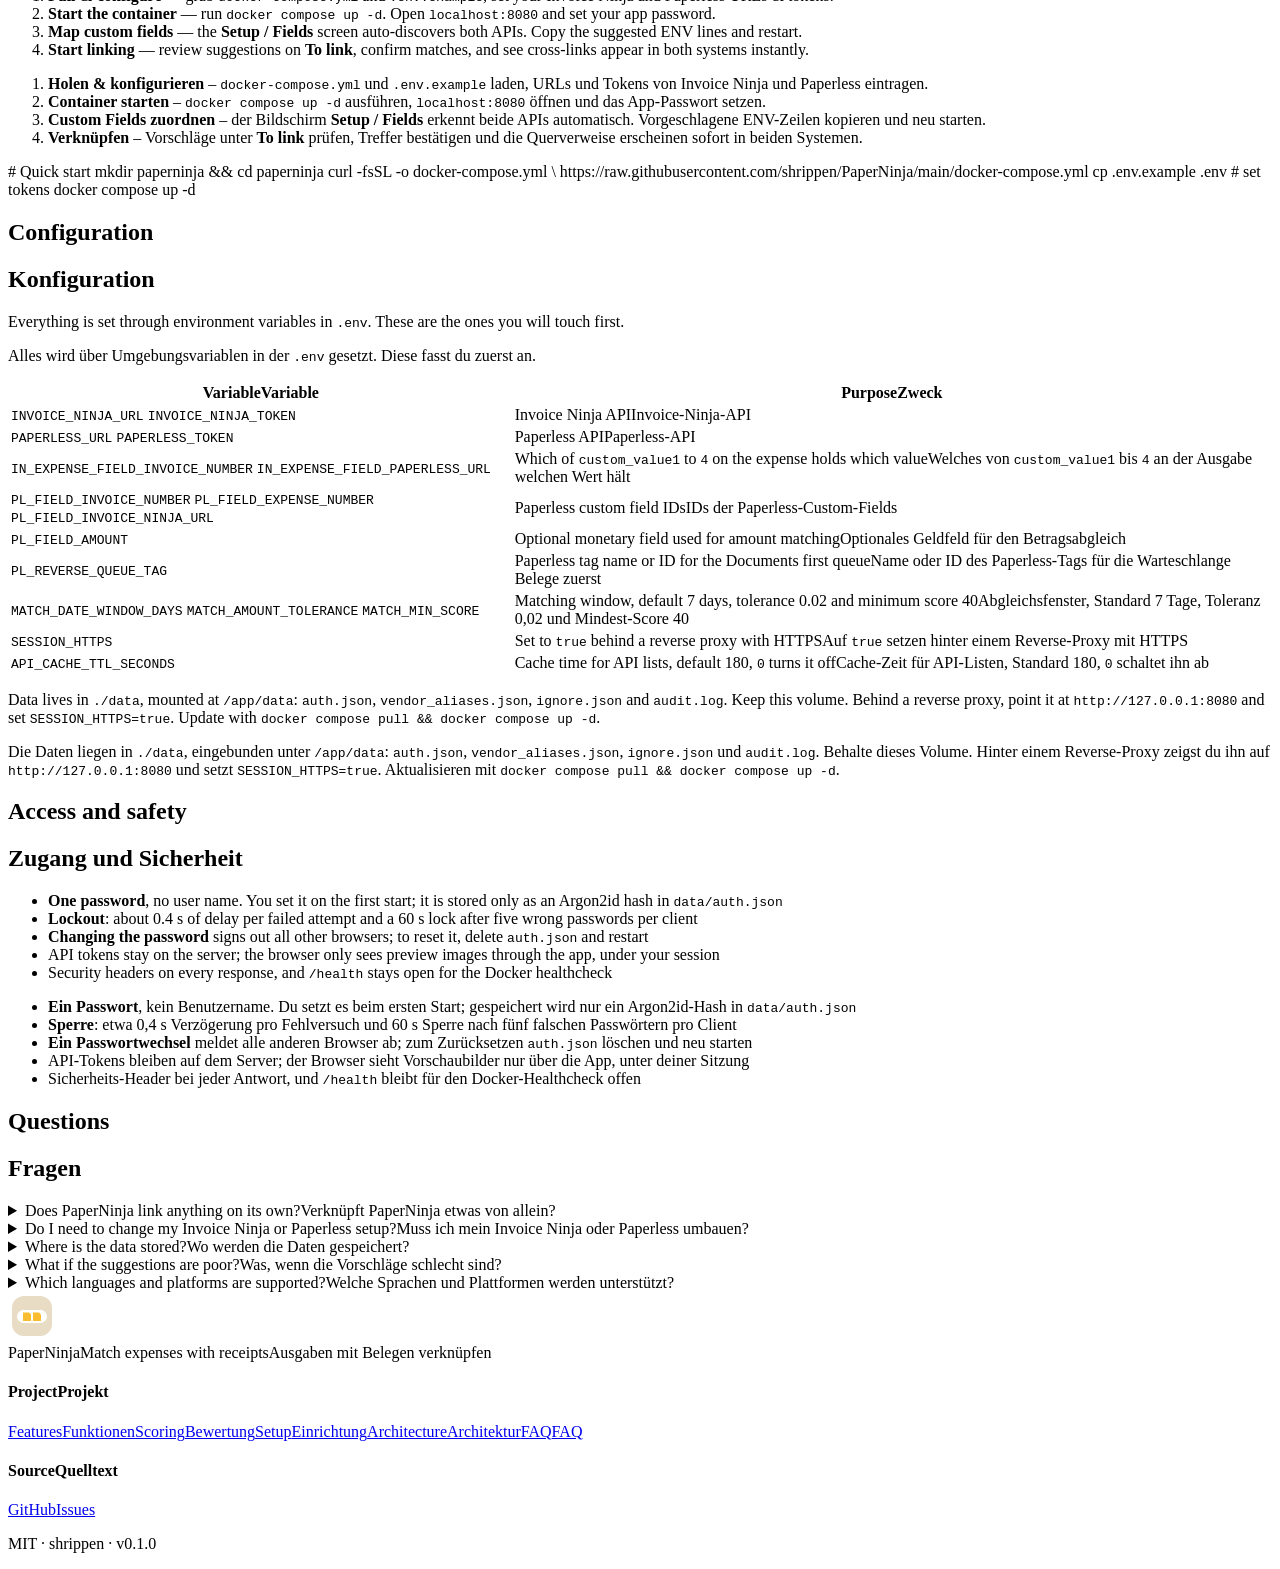
==== commit a2987eb1: "Expand landing page, update stylesheet URL Landing page in docs/ extended with new screenshots and s" ====
--- a/docs/index.html
+++ b/docs/index.html
@@ -17,15 +17,15 @@
 <link rel="preconnect" href="https://fonts.googleapis.com">
 <link rel="preconnect" href="https://fonts.gstatic.com" crossorigin>
 <link href="https://fonts.googleapis.com/css2?family=Rajdhani:wght@500;600;700&family=JetBrains+Mono:wght@400;500&display=swap" rel="stylesheet">
-<link rel="stylesheet" href="https://shrippen.github.io/DesignDefault/v1/shrippen.css">
-<script src="https://shrippen.github.io/DesignDefault/v1/shrippen.js"></script>
+<link rel="stylesheet" href="https://shrippen.github.io/v1/shrippen.css">
+<script src="https://shrippen.github.io/v1/shrippen.js"></script>
 </head>
 <body>
 
 <nav class="nav"><div class="nav-inner">
   <a class="nav-brand" href="#"><img src="icon.svg" alt="">PaperNinja</a>
   <div class="nav-links">
-    <a href="#features"><span lang="en">Features</span><span lang="de">Funktionen</span></a><a href="#setup"><span lang="en">Setup</span><span lang="de">Einrichtung</span></a><a href="#architecture"><span lang="en">Architecture</span><span lang="de">Architektur</span></a><a class="nav-hl" href="https://github.com/shrippen/PaperNinja">GitHub</a>
+    <a href="#why"><span lang="en">Why</span><span lang="de">Warum</span></a><a href="#features"><span lang="en">Features</span><span lang="de">Funktionen</span></a><a href="#scoring"><span lang="en">Scoring</span><span lang="de">Bewertung</span></a><a href="#setup"><span lang="en">Setup</span><span lang="de">Einrichtung</span></a><a href="#architecture"><span lang="en">Architecture</span><span lang="de">Architektur</span></a><a href="#config"><span lang="en">Config</span><span lang="de">Konfiguration</span></a><a href="#faq"><span lang="en">FAQ</span><span lang="de">FAQ</span></a><a class="nav-hl" href="https://github.com/shrippen/PaperNinja">GitHub</a>
     <div class="lang" role="group" aria-label="Language">
       <button type="button" data-lang="en" aria-pressed="true">EN</button>
       <button type="button" data-lang="de" aria-pressed="false">DE</button>
@@ -45,13 +45,13 @@
       <p class="install-note" lang="en">Then copy <code>.env.example</code> to <code>.env</code>, set your tokens and run <code>docker compose up -d</code>.</p><p class="install-note" lang="de">Danach <code>.env.example</code> nach <code>.env</code> kopieren, deine Tokens eintragen und <code>docker compose up -d</code> ausführen.</p>
       <div class="install-links"><a class="btn btn-primary" href="#setup"><span lang="en">Get started</span><span lang="de">Loslegen</span></a><a class="btn btn-ghost" href="https://github.com/shrippen/PaperNinja">GitHub</a></div>
     </div>
-    
+    <div class="hero-shot"><img src="suggestion.jpg" alt="PaperNinja suggestion with a score breakdown"></div>
   </div>
 </header>
 
 <main>
-
-
+<section class="facts"><div class="fact"><b>4</b><span><span lang="en">Score signals, each explained</span><span lang="de">Score-Signale, jedes erklärt</span></span></div><div class="fact"><b>0</b><span><span lang="en">Automatic links</span><span lang="de">Automatische Links</span></span></div><div class="fact"><b>0</b><span><span lang="en">Matching databases</span><span lang="de">Abgleichsdatenbanken</span></span></div><div class="fact"><b>MIT</b><span><span lang="en">Open source</span><span lang="de">Open Source</span></span></div></section>
+<section class="section" id="why"><h2 lang="en">Why this exists</h2><h2 lang="de">Wofür das gut ist</h2><p lang="en">Invoice Ninja is good at invoices and expenses. Paperless-ngx is good at documents. PaperNinja connects the two, so you never have to upload a receipt twice.</p><p lang="de">Invoice Ninja ist gut bei Rechnungen und Ausgaben. Paperless-ngx ist gut bei Dokumenten. PaperNinja verbindet beide, damit du keinen Beleg zweimal hochladen musst.</p><div class="flow"><div class="flow-node"><b>Paperless-ngx</b><span><span lang="en">The one place for documents: scans, PDFs, OCR, search</span><span lang="de">Der eine Ort für Dokumente: Scans, PDFs, OCR, Suche</span></span></div><span class="flow-arrow" aria-hidden="true"></span><div class="flow-node hl"><b>PaperNinja</b><span><span lang="en">Suggests the match, you confirm</span><span lang="de">Schlägt den Treffer vor, du bestätigst</span></span></div><span class="flow-arrow" aria-hidden="true"></span><div class="flow-node"><b>Invoice Ninja</b><span><span lang="en">Expenses and invoices, with a link to the document instead of a copy</span><span lang="de">Ausgaben und Rechnungen, mit einem Link zum Dokument statt einer Kopie</span></span></div></div><ul lang="en"><li>Invoice Ninja covers invoicing and expenses for your bookkeeping, but it is not a full document management system like Paperless-ngx</li><li>Uploading every document to both systems is a lot of work, and every file then exists twice</li><li>So instead of uploading twice: keep the documents in Paperless only, and link them to the matching expenses in Invoice Ninja</li><li>The link is written in both directions, so you can jump from an expense to its document and back</li></ul><ul lang="de"><li>Invoice Ninja deckt Rechnungserstellung und Ausgaben für die Buchhaltung ab, ist aber kein vollwertiges Dokumentenmanagementsystem wie Paperless-ngx</li><li>Jedes Dokument in beide Systeme hochzuladen ist viel Arbeit, und jede Datei liegt dann doppelt vor</li><li>Statt doppelt hochzuladen: Die Dokumente bleiben nur in Paperless und werden mit den passenden Ausgaben in Invoice Ninja verlinkt</li><li>Der Link wird in beide Richtungen geschrieben, du springst also von einer Ausgabe zu ihrem Dokument und zurück</li></ul></section>
 <section class="features" id="features">
   <div class="feat" data-tier="red">
     <span class="feat-tag">Scoring</span>
@@ -84,6 +84,11 @@
     <p lang="en">Full UI translation including score details. Keyboard shortcuts for power users.</p><p lang="de">Vollständig übersetzte Oberfläche inklusive Bewertungsdetails. Tastenkürzel für Poweruser.</p>
   </div>
 </section>
+<section class="showcase"><div class="showcase-text"><span class="showcase-tag"><span lang="en">Scoring</span><span lang="de">Bewertung</span></span><h2 lang="en">Every suggestion, explained</h2><h2 lang="de">Jeder Vorschlag erklärt</h2><p lang="en">Pick an expense on <strong>To link</strong> and PaperNinja lists candidate documents with a score out of 100. A fold-out shows why: each of the four signals gets its own points and a sentence, so you can judge a match in seconds instead of trusting a number.</p><p lang="de">Wähle auf <strong>Zu verknüpfen</strong> eine Ausgabe, und PaperNinja listet passende Dokumente mit einem Score von 100. Ein Aufklapper zeigt das Warum: Jedes der vier Signale bekommt eigene Punkte und einen Satz, du beurteilst einen Treffer also in Sekunden, statt einer Zahl zu vertrauen.</p><ul lang="en"><li>Amount, date, vendor and invoice number are scored separately and capped at 100 in total</li><li>Only candidates above the minimum score (default 40) are shown</li><li>A thumbnail of the document sits next to the suggestion, served through the app so your Paperless token stays on the server</li><li><strong>Link</strong> writes both sides, <strong>Ignore</strong> hides the pair until you restore it</li></ul><ul lang="de"><li>Betrag, Datum, Vendor und Rechnungsnummer werden getrennt bewertet und insgesamt bei 100 gedeckelt</li><li>Nur Kandidaten über dem Mindest-Score (Standard 40) werden angezeigt</li><li>Neben dem Vorschlag steht eine Vorschau des Dokuments, ausgeliefert über die App, damit dein Paperless-Token auf dem Server bleibt</li><li><strong>Verknüpfen</strong> schreibt beide Seiten, <strong>Ignorieren</strong> blendet das Paar aus, bis du es wiederherstellst</li></ul></div><figure><img src="suggestion.jpg" alt="PaperNinja suggestion with a score breakdown for amount, date, vendor and invoice number" loading="lazy"><figcaption><span lang="en">A suggestion with its score breakdown (German UI)</span><span lang="de">Ein Vorschlag mit seiner Score-Aufschlüsselung (deutsche Oberfläche)</span></figcaption></figure></section>
+<section class="showcase rev"><div class="showcase-text"><span class="showcase-tag"><span lang="en">Linked</span><span lang="de">Verknüpft</span></span><h2 lang="en">Linked, and easy to undo</h2><h2 lang="de">Verknüpft und leicht rückgängig zu machen</h2><p lang="en">The <strong>Linked</strong> screen lists what you linked, newest first, with the expense on the left and the document on the right. A wrong link is one click on <strong>Unlink</strong> away.</p><p lang="de">Der Bildschirm <strong>Verknüpft</strong> listet, was du verknüpft hast, neueste zuerst, links die Ausgabe und rechts das Dokument. Ein falscher Link ist mit einem Klick auf <strong>Entkoppeln</strong> wieder gelöst.</p><ul lang="en"><li>Shows the links from your session; after a restart it reads the latest changes from Invoice Ninja and Paperless</li><li>Unlinking a combined receipt removes only that one document and keeps the others</li><li>Every write is recorded in <code>data/audit.log</code>, which is size-limited</li></ul><ul lang="de"><li>Zeigt die Links deiner Sitzung; nach einem Neustart liest es die letzten Änderungen aus Invoice Ninja und Paperless</li><li>Beim Entkoppeln eines Sammelbelegs wird nur dieser eine Beleg gelöst, die übrigen bleiben</li><li>Jeder Schreibvorgang landet in <code>data/audit.log</code>, das in der Größe begrenzt ist</li></ul></div><figure><img src="linked.jpg" alt="PaperNinja Linked screen with two linked expense and document pairs" loading="lazy"><figcaption><span lang="en">Linked screen: expense and document side by side, with Unlink</span><span lang="de">Bildschirm Verknüpft: Ausgabe und Dokument nebeneinander, mit Entkoppeln</span></figcaption></figure></section>
+<section class="section" id="scoring"><h2 lang="en">How the score is built</h2><h2 lang="de">So entsteht der Score</h2><p lang="en">The four signals add up and are capped at 100. Linking is always manual, the score only orders the suggestions.</p><p lang="de">Die vier Signale addieren sich und sind bei 100 gedeckelt. Verknüpft wird immer manuell, der Score sortiert nur die Vorschläge.</p><div class="table-wrap"><table class="table"><thead><tr><th><span lang="en">Signal</span><span lang="de">Signal</span></th><th><span lang="en">Max</span><span lang="de">Max</span></th><th><span lang="en">How it is judged</span><span lang="de">Wie es bewertet wird</span></th></tr></thead><tbody><tr><td><span lang="en">Amount</span><span lang="de">Betrag</span></td><td>40</td><td><span lang="en">Paperless amount field, or the amount found in OCR text and title, compared with the expense amount</span><span lang="de">Betragsfeld in Paperless oder der im OCR-Text und Titel gefundene Betrag, verglichen mit dem Betrag der Ausgabe</span></td></tr><tr><td><span lang="en">Date</span><span lang="de">Datum</span></td><td>25</td><td><span lang="en">Expense date against the document date; the closer, the higher, within a window of ±7 days by default</span><span lang="de">Datum der Ausgabe gegen das Belegdatum; je näher, desto höher, standardmäßig im Fenster von ±7 Tagen</span></td></tr><tr><td><span lang="en">Vendor</span><span lang="de">Vendor</span></td><td>20</td><td><span lang="en">Fuzzy match of the Invoice Ninja vendor against the Paperless correspondent or title, including learned aliases</span><span lang="de">Unscharfer Abgleich des Invoice-Ninja-Vendors mit dem Paperless-Korrespondenten oder Titel, inklusive gelernter Aliase</span></td></tr><tr><td><span lang="en">Invoice number</span><span lang="de">Rechnungsnr.</span></td><td>30</td><td><span lang="en">Expense number or invoice number found in the custom field, title or OCR text</span><span lang="de">In Feld, Titel oder OCR-Text gefundene Ausgaben- oder Rechnungsnummer</span></td></tr></tbody></table></div><ul lang="en"><li><strong>Vendor aliases</strong> are learned from every link you confirm, and backfilled once from expenses that are already linked, so “Amazon” and “Amazon EU S.à r.l.” count as the same</li><li><strong>Year filter</strong>: the current calendar year by default, so old backlog does not slow the lists</li><li><strong>Combined receipts (1∶n)</strong>: an optional toggle looks for two to four documents whose amounts add up to the expense</li></ul><ul lang="de"><li><strong>Vendor-Aliase</strong> werden aus jedem bestätigten Link gelernt und einmalig aus bereits verknüpften Ausgaben nachgelernt, sodass „Amazon“ und „Amazon EU S.à r.l.“ als dasselbe zählen</li><li><strong>Jahresfilter</strong>: standardmäßig das aktuelle Kalenderjahr, damit alter Rückstau die Listen nicht ausbremst</li><li><strong>Sammelbelege (1∶n)</strong>: Ein optionaler Schalter sucht zwei bis vier Dokumente, deren Beträge sich zur Ausgabe summieren</li></ul></section>
+<section class="section" id="screens"><h2 lang="en">Screens</h2><h2 lang="de">Bildschirme</h2><div class="table-wrap"><table class="table"><thead><tr><th><span lang="en">Screen</span><span lang="de">Bildschirm</span></th><th><span lang="en">Route</span><span lang="de">Route</span></th><th><span lang="en">Purpose</span><span lang="de">Zweck</span></th></tr></thead><tbody><tr><td><span lang="en">To link</span><span lang="de">Zu verknüpfen</span></td><td><code>/match</code></td><td><span lang="en">Unlinked expenses with suggested documents</span><span lang="de">Unverknüpfte Ausgaben mit vorgeschlagenen Dokumenten</span></td></tr><tr><td><span lang="en">Documents first</span><span lang="de">Belege zuerst</span></td><td><code>/queue</code></td><td><span lang="en">The reverse direction: unlinked documents with a chosen tag, matched to expenses</span><span lang="de">Die Gegenrichtung: unverknüpfte Dokumente mit einem gewählten Tag, zugeordnet zu Ausgaben</span></td></tr><tr><td><span lang="en">Linked</span><span lang="de">Verknüpft</span></td><td><code>/linked</code></td><td><span lang="en">Your links, with the option to unlink</span><span lang="de">Deine Links, mit der Möglichkeit zu entkoppeln</span></td></tr><tr><td><span lang="en">Ignored</span><span lang="de">Ignoriert</span></td><td><code>/ignored</code></td><td><span lang="en">Hidden expenses and documents, restorable</span><span lang="de">Ausgeblendete Ausgaben und Dokumente, wiederherstellbar</span></td></tr><tr><td><span lang="en">Search document</span><span lang="de">Dokument suchen</span></td><td><span lang="en">per expense</span><span lang="de">pro Ausgabe</span></td><td><span lang="en">Manual Paperless search with presets: date ±14 days, amount ±5 %, vendor, invoice number, year, unlinked only</span><span lang="de">Manuelle Paperless-Suche mit Presets: Datum ±14 Tage, Betrag ±5 %, Vendor, Rechnungsnr., Jahr, nur unverknüpft</span></td></tr><tr><td><span lang="en">Setup / Fields</span><span lang="de">Setup / Felder</span></td><td><code>/setup</code></td><td><span lang="en">Shows the live custom fields of both systems and the ENV lines to set</span><span lang="de">Zeigt die Live-Custom-Fields beider Systeme und die zu setzenden ENV-Zeilen</span></td></tr><tr><td><span lang="en">Password</span><span lang="de">Passwort</span></td><td><code>/password</code></td><td><span lang="en">Change the login password</span><span lang="de">Login-Passwort ändern</span></td></tr></tbody></table></div><p lang="en">Keyboard: <kbd>j</kbd> / <kbd>k</kbd> move between suggestions, <kbd>n</kbd> jumps to the next expense, <kbd>Enter</kbd> links the focused suggestion, <kbd>s</kbd> opens the search, <kbd>/</kbd> focuses the search field, <kbd>?</kbd> shows the help and <kbd>Esc</kbd> closes it.</p><p lang="de">Tastatur: <kbd>j</kbd> / <kbd>k</kbd> wechseln zwischen Vorschlägen, <kbd>n</kbd> springt zur nächsten Ausgabe, <kbd>Enter</kbd> verknüpft den fokussierten Vorschlag, <kbd>s</kbd> öffnet die Suche, <kbd>/</kbd> fokussiert das Suchfeld, <kbd>?</kbd> zeigt die Hilfe und <kbd>Esc</kbd> schließt sie.</p></section>
+<section class="section" id="architecture"><h2 lang="en">Architecture</h2><h2 lang="de">Architektur</h2><p lang="en">One process, no SPA build, no matching database. Reads and writes go straight to the source APIs.</p><p lang="de">Ein Prozess, kein SPA-Build, keine Abgleichsdatenbank. Lesen und Schreiben gehen direkt an die Quell-APIs.</p><div class="flow"><div class="flow-node"><b><span lang="en">Browser</span><span lang="de">Browser</span></b><span>HTMX + Jinja</span></div><span class="flow-arrow" aria-hidden="true"></span><div class="flow-node hl"><b>PaperNinja</b><span>FastAPI · Python 3.12</span></div><span class="flow-arrow" aria-hidden="true"></span><div class="flow-node"><b>Invoice Ninja</b><span><span lang="en">Expenses and custom fields</span><span lang="de">Ausgaben und Custom Fields</span></span></div><span class="flow-arrow" aria-hidden="true"></span><div class="flow-node"><b>Paperless-ngx</b><span><span lang="en">Documents, custom fields, thumbnails</span><span lang="de">Dokumente, Custom Fields, Vorschauen</span></span></div></div><ul lang="en"><li><strong>Unlinked</strong> simply means the Paperless URL on the expense is empty, or the expense number on the document is empty</li><li>A link writes the Paperless URL and invoice number to the expense, and the expense number, Invoice Ninja URL and invoice number to the document. If Paperless fails, the Invoice Ninja write is rolled back on a best-effort basis</li><li>Field mapping lives in <code>.env</code>, not in the app; the Setup screen only helps you copy the lines</li><li>Lists are cached in the process (180 s by default) so the APIs are not hit on every click</li><li>HTMX is served locally, without a CDN, and the content security policy allows only own scripts</li></ul><ul lang="de"><li><strong>Unverknüpft</strong> heißt schlicht: Die Paperless-URL an der Ausgabe ist leer oder die Ausgabennummer am Dokument ist leer</li><li>Ein Link schreibt Paperless-URL und Rechnungsnummer an die Ausgabe sowie Ausgabennummer, Invoice-Ninja-URL und Rechnungsnummer ans Dokument. Scheitert Paperless, wird der Schreibvorgang in Invoice Ninja nach Möglichkeit zurückgenommen</li><li>Das Feld-Mapping steht in der <code>.env</code>, nicht in der App; der Setup-Bildschirm hilft nur beim Kopieren der Zeilen</li><li>Listen werden im Prozess gecacht (standardmäßig 180 s), damit die APIs nicht bei jedem Klick belastet werden</li><li>HTMX wird lokal ausgeliefert, ohne CDN, und die Content-Security-Policy erlaubt nur eigene Skripte</li></ul></section>
 <section class="section" id="setup">
   <h2 lang="en">Up and running in 3 minutes</h2><h2 lang="de">In 3 Minuten startklar</h2>
   <p lang="en">Docker Compose, two API tokens, done.</p><p lang="de">Docker Compose, zwei API-Tokens, fertig.</p>
@@ -95,15 +100,9 @@
 cp .env.example .env  <span class="c"># set tokens</span>
 docker compose up -d</div>
 </section>
-<section class="section" id="architecture">
-  <h2 lang="en">Architecture</h2><h2 lang="de">Architektur</h2>
-  <p lang="en">One process, no SPA build, no matching database. Reads and writes go straight to the source APIs.</p><p lang="de">Ein Prozess, kein SPA-Build, keine Abgleichsdatenbank. Lesen und Schreiben gehen direkt an die Quell-APIs.</p>
-  <div class="codeblock">Browser                 PaperNinja                 Invoice Ninja
-HTMX + Jinja      →     FastAPI · Python 3.12  →   Expenses · custom fields
-                                    ↘
-                                     Paperless-ngx
-                                     Documents · custom fields</div>
-</section>
+<section class="section" id="config"><h2 lang="en">Configuration</h2><h2 lang="de">Konfiguration</h2><p lang="en">Everything is set through environment variables in <code>.env</code>. These are the ones you will touch first.</p><p lang="de">Alles wird über Umgebungsvariablen in der <code>.env</code> gesetzt. Diese fasst du zuerst an.</p><div class="table-wrap"><table class="table"><thead><tr><th><span lang="en">Variable</span><span lang="de">Variable</span></th><th><span lang="en">Purpose</span><span lang="de">Zweck</span></th></tr></thead><tbody><tr><td><code>INVOICE_NINJA_URL</code> <code>INVOICE_NINJA_TOKEN</code></td><td><span lang="en">Invoice Ninja API</span><span lang="de">Invoice-Ninja-API</span></td></tr><tr><td><code>PAPERLESS_URL</code> <code>PAPERLESS_TOKEN</code></td><td><span lang="en">Paperless API</span><span lang="de">Paperless-API</span></td></tr><tr><td><code>IN_EXPENSE_FIELD_INVOICE_NUMBER</code> <code>IN_EXPENSE_FIELD_PAPERLESS_URL</code></td><td><span lang="en">Which of <code>custom_value1</code> to <code>4</code> on the expense holds which value</span><span lang="de">Welches von <code>custom_value1</code> bis <code>4</code> an der Ausgabe welchen Wert hält</span></td></tr><tr><td><code>PL_FIELD_INVOICE_NUMBER</code> <code>PL_FIELD_EXPENSE_NUMBER</code> <code>PL_FIELD_INVOICE_NINJA_URL</code></td><td><span lang="en">Paperless custom field IDs</span><span lang="de">IDs der Paperless-Custom-Fields</span></td></tr><tr><td><code>PL_FIELD_AMOUNT</code></td><td><span lang="en">Optional monetary field used for amount matching</span><span lang="de">Optionales Geldfeld für den Betragsabgleich</span></td></tr><tr><td><code>PL_REVERSE_QUEUE_TAG</code></td><td><span lang="en">Paperless tag name or ID for the Documents first queue</span><span lang="de">Name oder ID des Paperless-Tags für die Warteschlange Belege zuerst</span></td></tr><tr><td><code>MATCH_DATE_WINDOW_DAYS</code> <code>MATCH_AMOUNT_TOLERANCE</code> <code>MATCH_MIN_SCORE</code></td><td><span lang="en">Matching window, default 7 days, tolerance 0.02 and minimum score 40</span><span lang="de">Abgleichsfenster, Standard 7 Tage, Toleranz 0,02 und Mindest-Score 40</span></td></tr><tr><td><code>SESSION_HTTPS</code></td><td><span lang="en">Set to <code>true</code> behind a reverse proxy with HTTPS</span><span lang="de">Auf <code>true</code> setzen hinter einem Reverse-Proxy mit HTTPS</span></td></tr><tr><td><code>API_CACHE_TTL_SECONDS</code></td><td><span lang="en">Cache time for API lists, default 180, <code>0</code> turns it off</span><span lang="de">Cache-Zeit für API-Listen, Standard 180, <code>0</code> schaltet ihn ab</span></td></tr></tbody></table></div><p lang="en">Data lives in <code>./data</code>, mounted at <code>/app/data</code>: <code>auth.json</code>, <code>vendor_aliases.json</code>, <code>ignore.json</code> and <code>audit.log</code>. Keep this volume. Behind a reverse proxy, point it at <code>http://127.0.0.1:8080</code> and set <code>SESSION_HTTPS=true</code>. Update with <code>docker compose pull &amp;&amp; docker compose up -d</code>.</p><p lang="de">Die Daten liegen in <code>./data</code>, eingebunden unter <code>/app/data</code>: <code>auth.json</code>, <code>vendor_aliases.json</code>, <code>ignore.json</code> und <code>audit.log</code>. Behalte dieses Volume. Hinter einem Reverse-Proxy zeigst du ihn auf <code>http://127.0.0.1:8080</code> und setzt <code>SESSION_HTTPS=true</code>. Aktualisieren mit <code>docker compose pull &amp;&amp; docker compose up -d</code>.</p></section>
+<section class="section" id="security"><h2 lang="en">Access and safety</h2><h2 lang="de">Zugang und Sicherheit</h2><ul lang="en"><li><strong>One password</strong>, no user name. You set it on the first start; it is stored only as an Argon2id hash in <code>data/auth.json</code></li><li><strong>Lockout</strong>: about 0.4 s of delay per failed attempt and a 60 s lock after five wrong passwords per client</li><li><strong>Changing the password</strong> signs out all other browsers; to reset it, delete <code>auth.json</code> and restart</li><li>API tokens stay on the server; the browser only sees preview images through the app, under your session</li><li>Security headers on every response, and <code>/health</code> stays open for the Docker healthcheck</li></ul><ul lang="de"><li><strong>Ein Passwort</strong>, kein Benutzername. Du setzt es beim ersten Start; gespeichert wird nur ein Argon2id-Hash in <code>data/auth.json</code></li><li><strong>Sperre</strong>: etwa 0,4 s Verzögerung pro Fehlversuch und 60 s Sperre nach fünf falschen Passwörtern pro Client</li><li><strong>Ein Passwortwechsel</strong> meldet alle anderen Browser ab; zum Zurücksetzen <code>auth.json</code> löschen und neu starten</li><li>API-Tokens bleiben auf dem Server; der Browser sieht Vorschaubilder nur über die App, unter deiner Sitzung</li><li>Sicherheits-Header bei jeder Antwort, und <code>/health</code> bleibt für den Docker-Healthcheck offen</li></ul></section>
+<section class="section" id="faq"><h2 lang="en">Questions</h2><h2 lang="de">Fragen</h2><div class="faq"><details><summary><span lang="en">Does PaperNinja link anything on its own?</span><span lang="de">Verknüpft PaperNinja etwas von allein?</span></summary><div><p lang="en">No. It only suggests. Nothing is written until you confirm a suggestion, and every write goes to the audit log.</p><p lang="de">Nein. Es schlägt nur vor. Geschrieben wird erst, wenn du einen Vorschlag bestätigst, und jeder Schreibvorgang landet im Audit-Log.</p></div></details><details><summary><span lang="en">Do I need to change my Invoice Ninja or Paperless setup?</span><span lang="de">Muss ich mein Invoice Ninja oder Paperless umbauen?</span></summary><div><p lang="en">No plugin and no schema change. You use custom fields that already exist. You only tell PaperNinja which ones in <code>.env</code>; the Setup screen lists them for you.</p><p lang="de">Kein Plugin und keine Schema-Änderung. Du nutzt Custom Fields, die schon existieren. Du sagst PaperNinja nur in der <code>.env</code>, welche; der Setup-Bildschirm listet sie für dich auf.</p></div></details><details><summary><span lang="en">Where is the data stored?</span><span lang="de">Wo werden die Daten gespeichert?</span></summary><div><p lang="en">The matching state lives in Invoice Ninja and Paperless. PaperNinja itself keeps only four small files in <code>data/</code>: the password hash, learned vendor aliases, the ignore list and the audit log.</p><p lang="de">Der Abgleichsstand liegt in Invoice Ninja und Paperless. PaperNinja selbst hält nur vier kleine Dateien in <code>data/</code>: den Passwort-Hash, gelernte Vendor-Aliase, die Ignorierliste und das Audit-Log.</p></div></details><details><summary><span lang="en">What if the suggestions are poor?</span><span lang="de">Was, wenn die Vorschläge schlecht sind?</span></summary><div><p lang="en">Open the fold-out to see which signal missed. Lower <code>MATCH_MIN_SCORE</code> to see more candidates, widen the date window, or set <code>PL_FIELD_AMOUNT</code> so the amount comes from a field instead of OCR text. Confirmed links teach vendor aliases, so later matches improve.</p><p lang="de">Öffne den Aufklapper und sieh, welches Signal nicht getroffen hat. Senke <code>MATCH_MIN_SCORE</code>, um mehr Kandidaten zu sehen, vergrößere das Datumsfenster oder setze <code>PL_FIELD_AMOUNT</code>, damit der Betrag aus einem Feld statt aus OCR-Text kommt. Bestätigte Links lehren Vendor-Aliase, spätere Treffer werden also besser.</p></div></details><details><summary><span lang="en">Which languages and platforms are supported?</span><span lang="de">Welche Sprachen und Plattformen werden unterstützt?</span></summary><div><p lang="en">The interface is available in German and English (German by default) and switches from the top bar. The image is Alpine-based and published for amd64 and arm64 on GHCR.</p><p lang="de">Die Oberfläche gibt es auf Deutsch und Englisch (standardmäßig Deutsch), umschaltbar in der oberen Leiste. Das Image basiert auf Alpine und ist für amd64 und arm64 auf GHCR veröffentlicht.</p></div></details></div></section>
 </main>
 
 <footer class="foot">
@@ -113,7 +112,7 @@
       <div><span class="foot-name">PaperNinja</span><span class="foot-tag"><span lang="en">Match expenses with receipts</span><span lang="de">Ausgaben mit Belegen verknüpfen</span></span></div>
     </div>
     <nav class="foot-cols" aria-label="Footer">
-      <div><h4><span lang="en">Project</span><span lang="de">Projekt</span></h4><a href="#features"><span lang="en">Features</span><span lang="de">Funktionen</span></a><a href="#setup"><span lang="en">Setup</span><span lang="de">Einrichtung</span></a><a href="#architecture"><span lang="en">Architecture</span><span lang="de">Architektur</span></a></div>
+      <div><h4><span lang="en">Project</span><span lang="de">Projekt</span></h4><a href="#features"><span lang="en">Features</span><span lang="de">Funktionen</span></a><a href="#scoring"><span lang="en">Scoring</span><span lang="de">Bewertung</span></a><a href="#setup"><span lang="en">Setup</span><span lang="de">Einrichtung</span></a><a href="#architecture"><span lang="en">Architecture</span><span lang="de">Architektur</span></a><a href="#faq"><span lang="en">FAQ</span><span lang="de">FAQ</span></a></div>
       <div><h4><span lang="en">Source</span><span lang="de">Quelltext</span></h4><a href="https://github.com/shrippen/PaperNinja">GitHub</a><a href="https://github.com/shrippen/PaperNinja/issues">Issues</a></div>
     </nav>
   </div>
